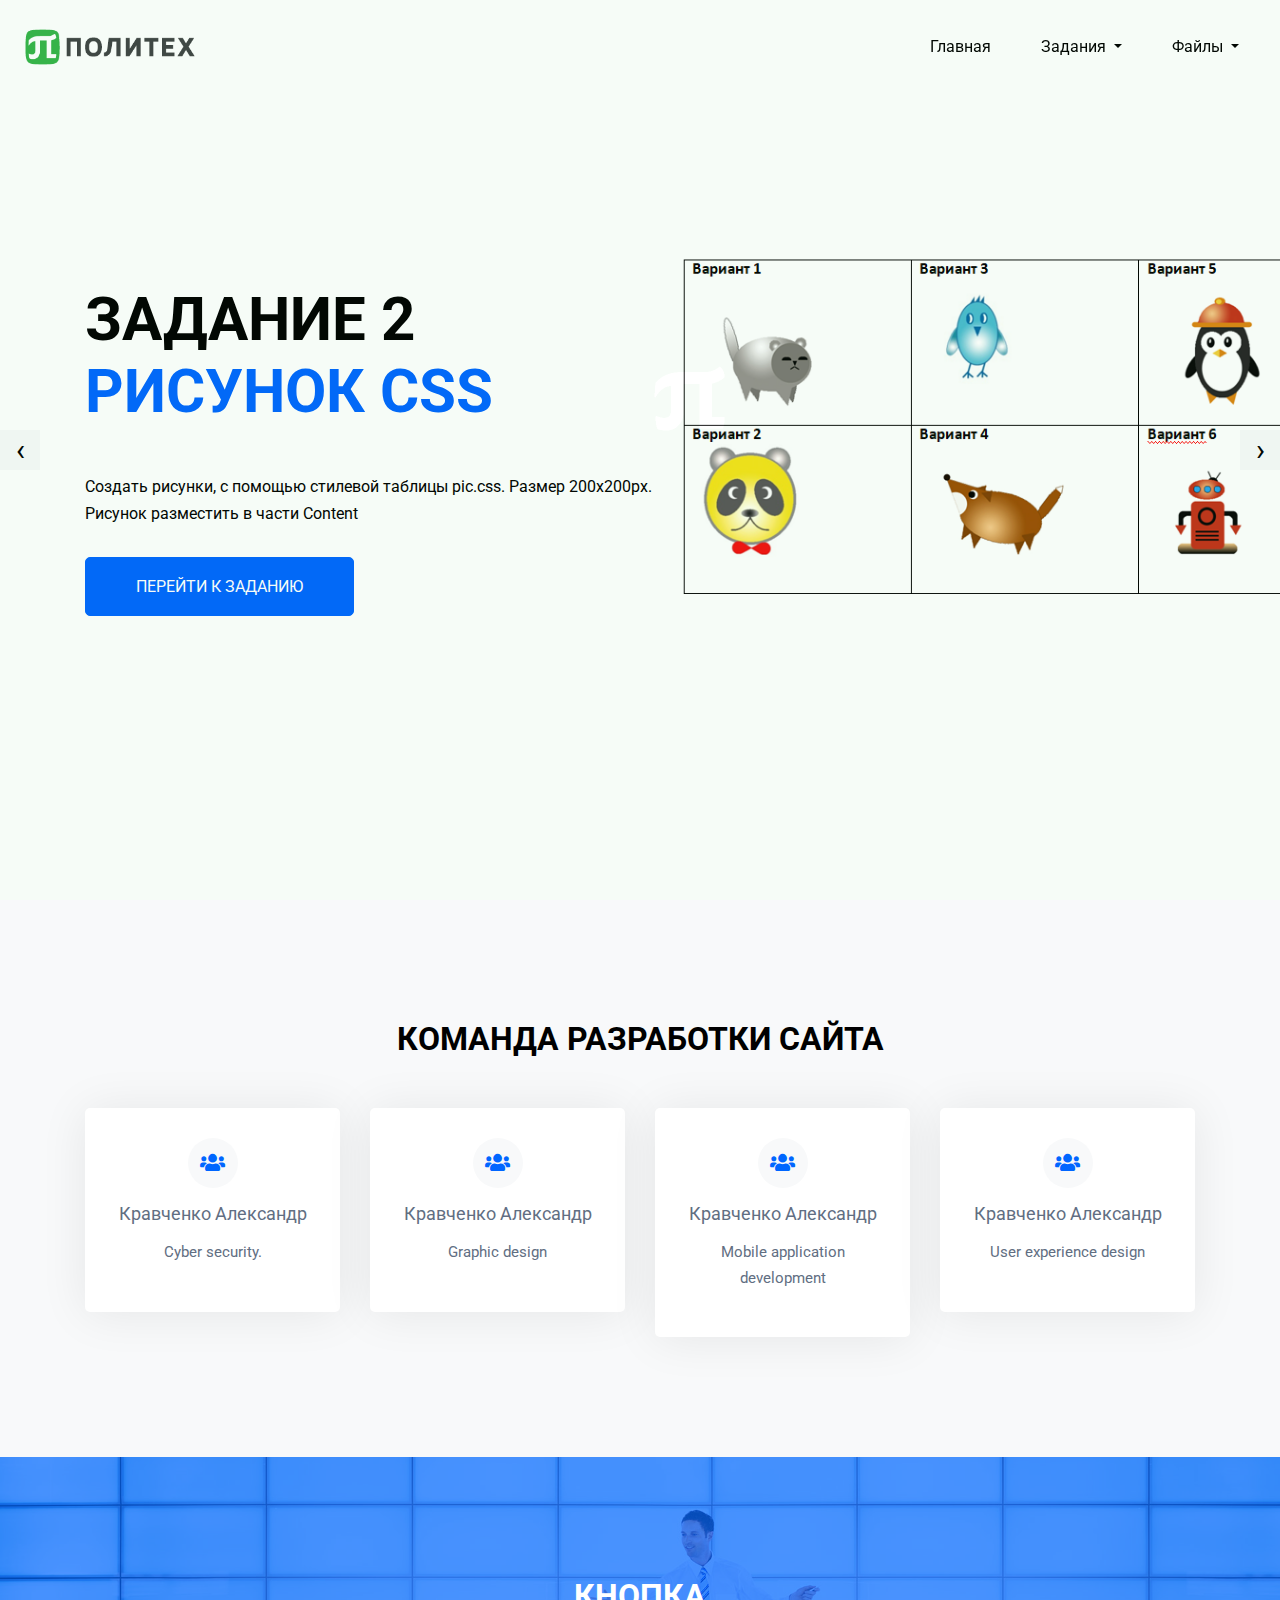
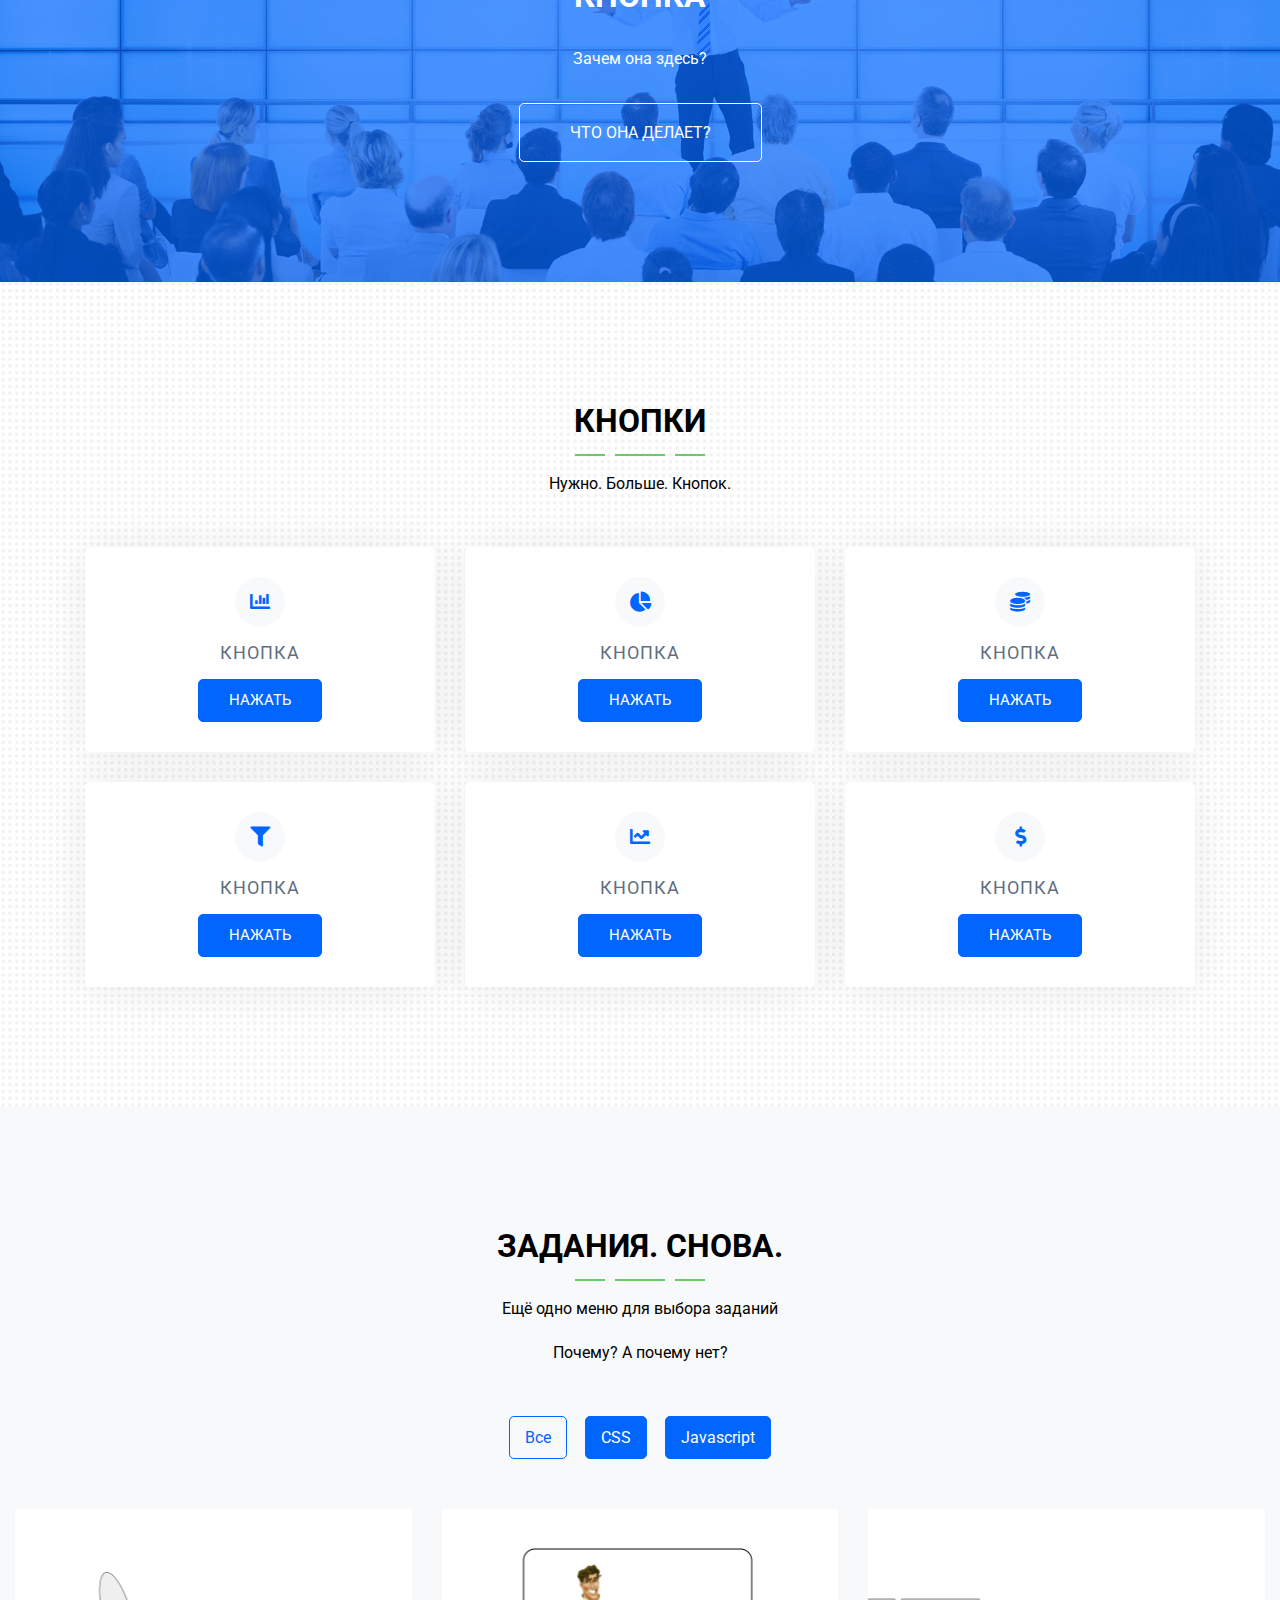
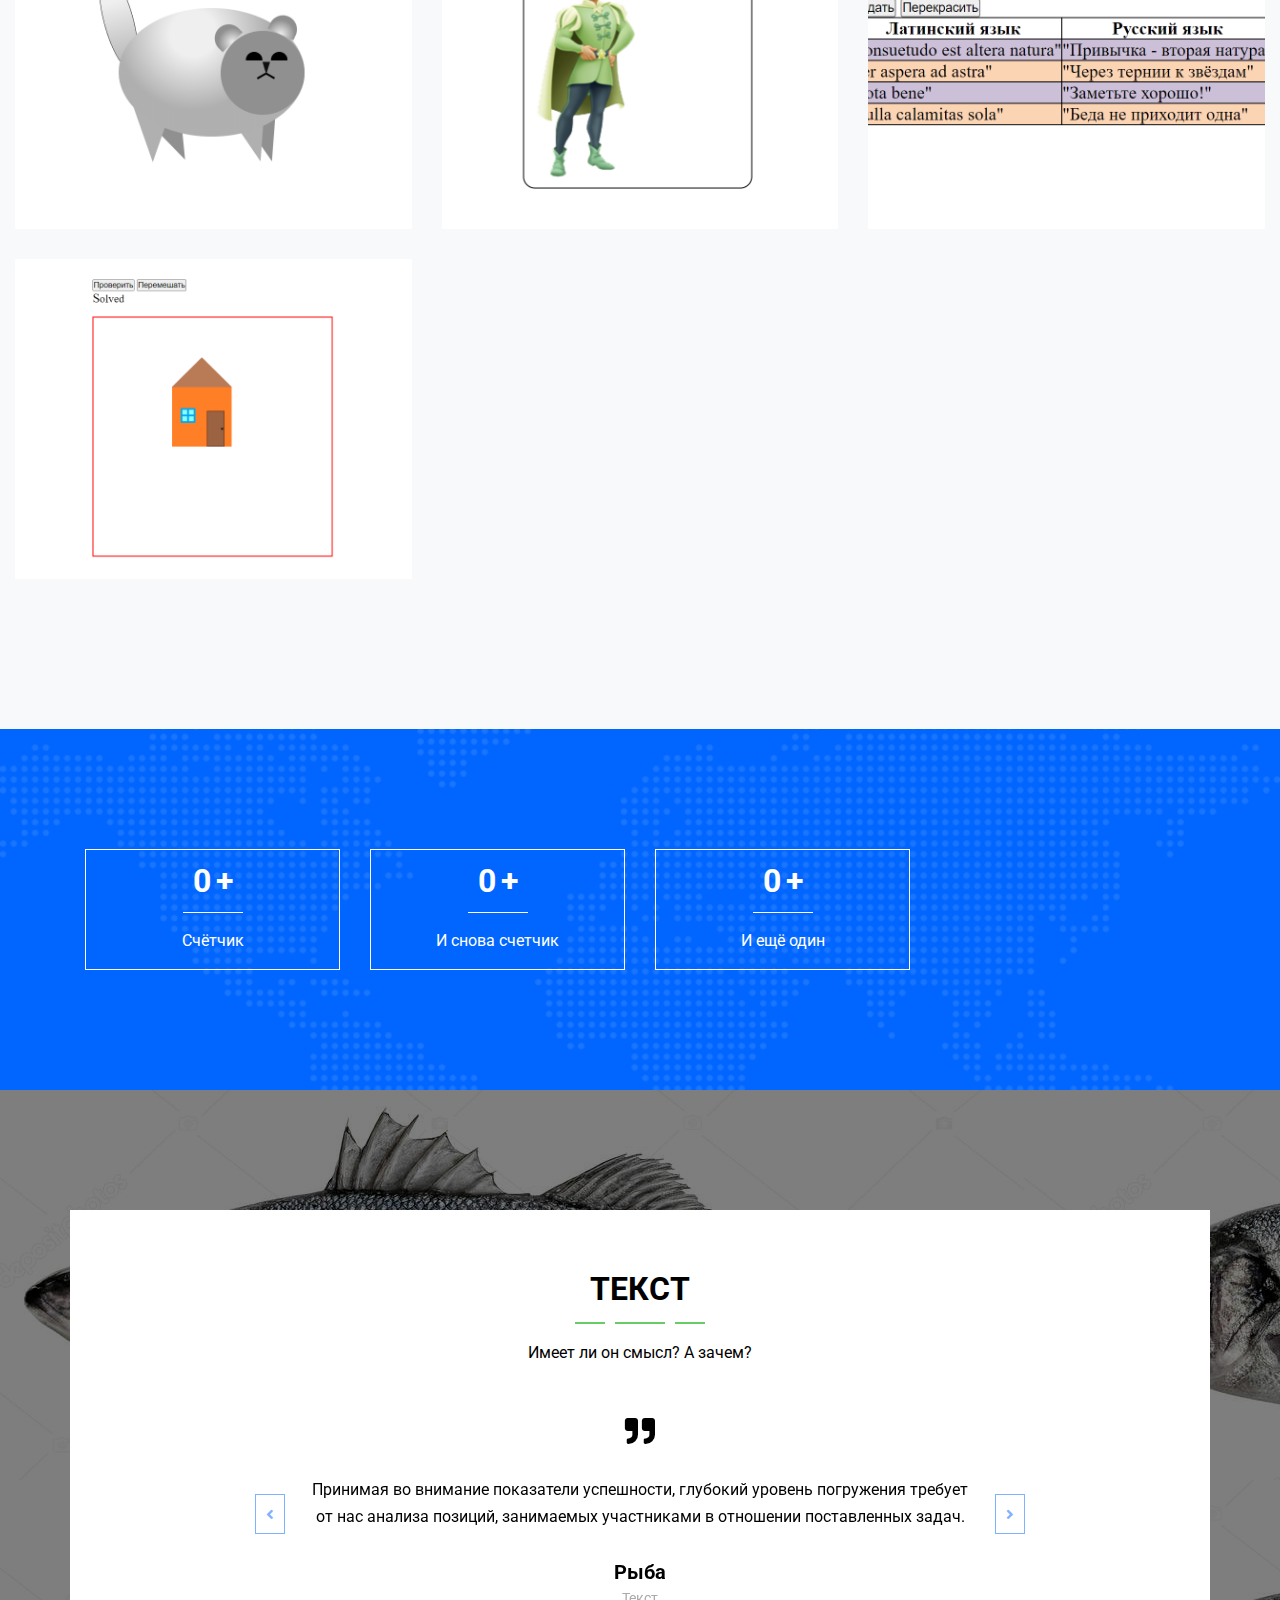
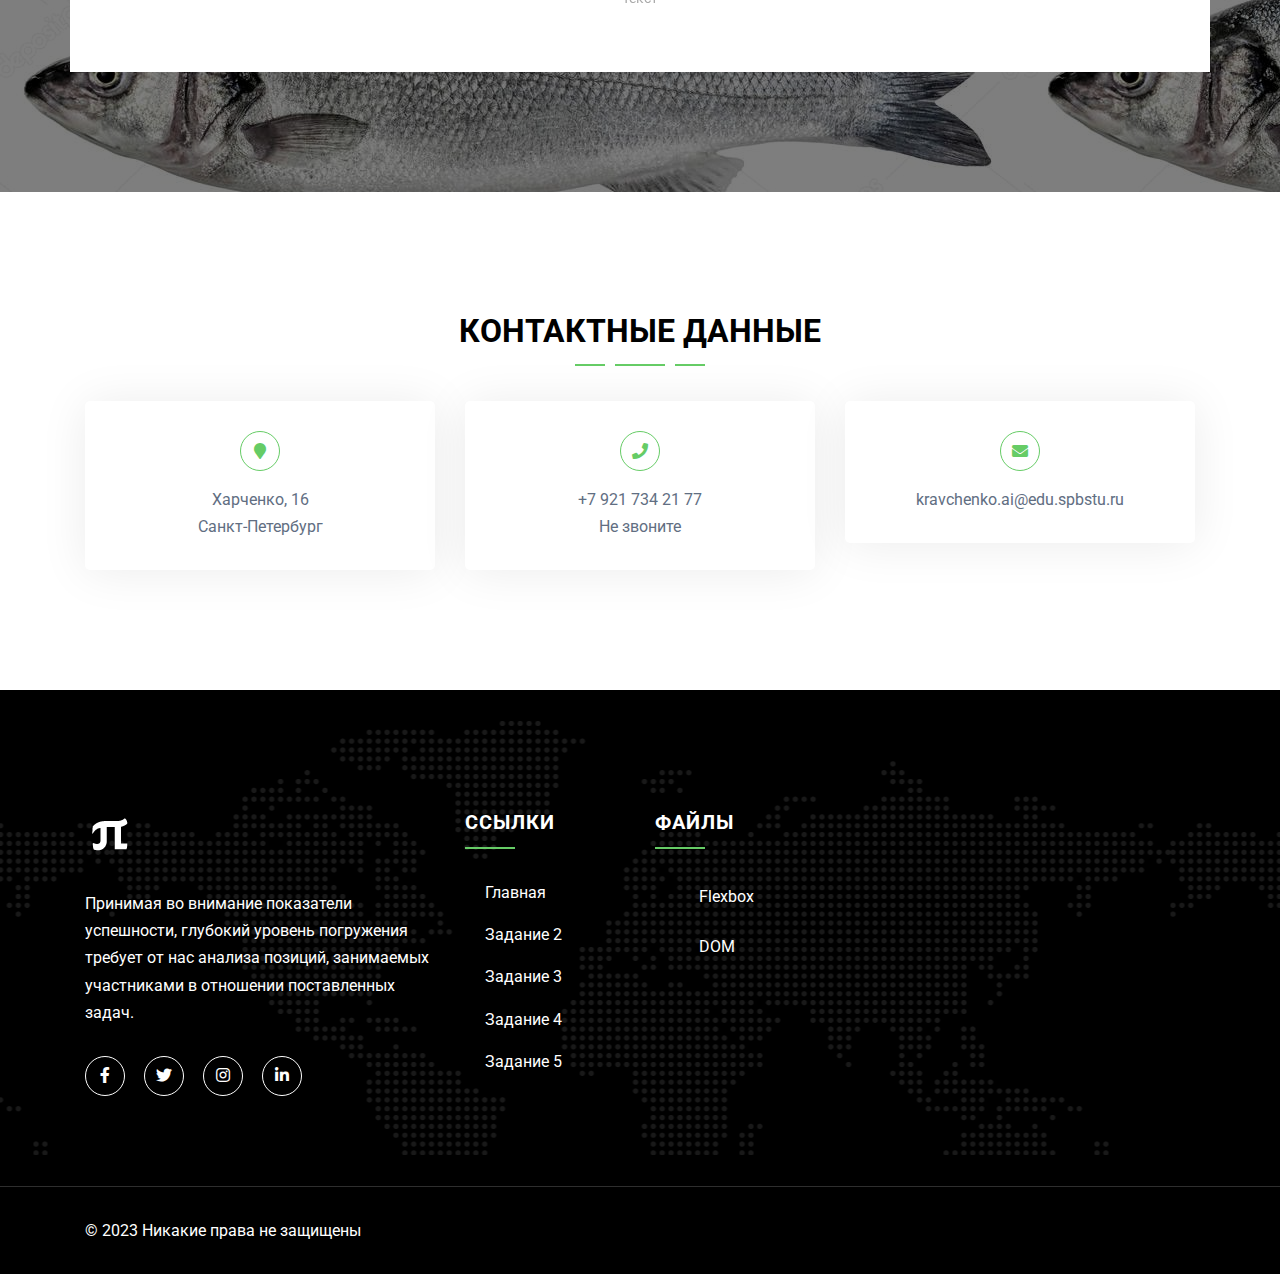
==== index.html @ 3fff53fc "Initial commit" ====
<!DOCTYPE html>
<html lang="en">

<head>
    <meta charset="UTF-8">
    <meta http-equiv="X-UA-Compatible" content="ie=edge">
    <meta name="viewport" content="width=device-width, initial-scale=1.0">

    <link rel="shortcut icon" href="assets/img/favicon.ico" type="image/x-icon">
    <link rel="icon" href="assets/img/favicon.ico" type="image/x-icon">

    <title>Сайт</title>

    <!-- Bootstrap -->
    <link rel="stylesheet" href="assets/css/bootstrap.min.css">

    <link rel="stylesheet" href="assets/css/fontawesome-all.min.css">
    <link rel="stylesheet" href="assets/css/magnific-popup.css">
    <link rel="stylesheet" href="assets/css/owl.carousel.min.css">

    <!-- Main css -->
    <link rel="stylesheet" href="assets/css/style.css">

    <!-- responsive css -->
    <link rel="stylesheet" href="assets/css/responsive.css">

    <!-- Google Fonts -->
    <link href="https://fonts.googleapis.com/css?family=Roboto:400,700&display=swap" rel="stylesheet">

    <!-- HTML5 shim and Respond.js for IE8 support of HTML5 elements and media queries -->
    <!-- WARNING: Respond.js doesn't work if you view the page via file:// -->
    <!--[if lt IE 9]>
    <script src="https://oss.maxcdn.com/html5shiv/3.7.3/html5shiv.min.js"></script>
    <script src="https://oss.maxcdn.com/respond/1.4.2/respond.min.js"></script>
    <![endif]-->

</head>

<body>

    <!-- Preloader -->
    <div class="preloader">
        <div class="spinner">
            <div class="cube"></div>
        </div>
    </div>
    <!-- // Preloader -->

    <!--Header Area-->
    <header class="header-area white-bg fixed-top">
        <nav class="navbar navbar-expand-lg navbar-light">
            <div class="container-fluid pl-0 pr-0">
                <a class="navbar-brand" href="index.html"><img src="assets/img/logo.png" alt=""></a>
                <button class="navbar-toggler" type="button" data-toggle="collapse" data-target="#navbarSupportedContent" aria-controls="navbarSupportedContent" aria-expanded="false" aria-label="Toggle navigation">
                    <span class="navbar-toggler-icon"></span>
                </button>

                <div class="collapse navbar-collapse" id="navbarSupportedContent">
                    <ul class="navbar-nav ml-auto main-menu">
                        <li class="nav-item"><a class="nav-link" href="index.html">Главная</a></li>
                        <li class="nav-item dropdown"> <a class="nav-link dropdown-toggle" href="#" id="navbarDropdown" role="button" data-toggle="dropdown" aria-haspopup="true" aria-expanded="false">
                                Задания
                            </a>
                            <div class="dropdown-menu" aria-labelledby="navbarDropdown">
                                <a class="dropdown-item" href="task2.html">Задание 2</a>
                                <a class="dropdown-item" href="task3.html">Задание 3</a>
                                <a class="dropdown-item" href="task4.html">Задание 4</a>
                                <a class="dropdown-item" href="task5.html">Задание 5</a>
                            </div>
                        </li>

                        <li class="nav-item dropdown"> <a class="nav-link dropdown-toggle" href="#" id="navbarDropdown-2" role="button" data-toggle="dropdown" aria-haspopup="true" aria-expanded="false">
                                Файлы
                            </a>
                            <div class="dropdown-menu" aria-labelledby="navbarDropdown-2">
                                <a class="dropdown-item" href="assets/tasks/Flexbox.docx">Flexbox</a>
                                <a class="dropdown-item" href="assets/tasks/DOM.docx">DOM</a>
                            </div>
                        </li>
                    </ul>

                </div>
            </div>
        </nav>
    </header>
    <!--// Header Area-->

    <!--Full Search-->
    <div class="search-full">
        <button type="submit" class="search-close"><i class="fas fa-times"></i></button>
        <div class="search-full--inner">
            <div class="container-fluid">
                <div class="row justify-content-center">
                    <div class="col-lg-6">
                        <form class="main-search-form">
                            <input type="search" name="main_search" id="main_search" placeholder="Search here...">
                        </form>
                    </div>
                </div>
            </div>
        </div>
    </div>
    <!--// Full Search-->

    <!-- Hero Area -->
    <section class="hero-aria h-100">
        <div class="hero-slider owl-carousel h-100">
            <!-- Single-hero -->
            <div class="single-hreo h-100" style="background-image: url(assets/img/hero-1.png)">
                <div class="container">
                    <div class="row">
                        <div class="col-lg-7 d-table h-100">
                            <div class="hero-content d-table-cell">
                                <h1>Задание 2<br><span>Рисунок CSS</span></h1>
                                <p>Создать рисунки, с помощью стилевой таблицы pic.css. Размер 200х200px.<br>
                                    Рисунок разместить в части Content</p>
                                <a href="task2.html" class="bttn-md">Перейти к заданию</a>
                            </div>
                        </div>
                    </div>
                </div>
            </div>
            <!-- // Single-hero -->

            <!-- Single-hero -->
            <div class="single-hreo h-100" style="background-image: url(assets/img/hero-2.png)">
                <div class="container">
                    <div class="row">
                        <div class="col-lg-7 d-table h-100">
                            <div class="hero-content d-table-cell">
                                <h1>Задание 3<br><span>Flexbox</span></h1>
                                <p>Создать элемент flexbox, который состоит  из заданных изображений и слов.<br>
                                    По наведению мыши и нажатию его состояние и содержимое меняется. </p>
                                <a href="task3.html" class="bttn-md">Перейти к заданию</a>
                                <a href="assets/tasks/Flexbox.docx" class="bttn-md-light">Условие задания</a>
                            </div>
                        </div>
                    </div>
                </div>
            </div>
            <!-- // Single-hero -->

            <!-- Single-hero -->
            <div class="single-hreo h-100" style="background-image: url(assets/img/hero-3.png)">
                <div class="container">
                    <div class="row">
                        <div class="col-lg-7 d-table h-100">
                            <div class="hero-content d-table-cell">
                                <h1>Задание 4<br><span>DOM</span></h1>
                                <p>Существует 2 массива: латинских высказываний и их переводов, можете добавить свои.</p><p>
                                <p>Создайте два класса class1 и class2. В них задайте два разных цвета фона.  При каждом четном нажатии на кнопку выводится фраза с применением класса class1, при нечетном class2.</p>
                                <p>Фразы выводятся в случайном, не повторяющемся порядке. Когда фразы заканчиваются, то выводится alert с фразой "Фразы закончились".</p>
                                    <p>По нажатию на кнопку  "Перекрасить" у всех четных строк изменяется начертание на полужирное.</p>
                                <a href="task4.html" class="bttn-md">Перейти к заданию</a>
                                <a href="assets/tasks/DOM.docx" class="bttn-md-light">Условие задания</a>
                            </div>
                        </div>
                    </div>
                </div>
            </div>
            <!-- // Single-hero -->

            <!-- Single-hero -->
            <div class="single-hreo h-100" style="background-image: url(assets/img/hero-4.png)">
                <div class="container">
                    <div class="row">
                        <div class="col-lg-7 d-table h-100">
                            <div class="hero-content d-table-cell">
                                <h1>Задание 5<br><span>Перетаскивание объектов</span></h1>
                                <pРазработать и реализовать на странице сайта перетаскивание объектов в зависимости от варианта задания.></p>
                                <p>Библиотеки использовать нельзя.</p>
                                <p>Страница расположена на сайте, а не на пустой страничке.</p> 
                                <a href="task5.html" class="bttn-md">Перейти к заданию</a>
                            </div>
                        </div>
                    </div>
                </div>
            </div>
            <!-- // Single-hero -->
        </div>
    </section>
    <!-- // Hero Area -->

    <!-- Feature Area-->
    <section class="feature-area section-padding pb-90 bg-light text-center">       
        <div class="section-title text-center">
            <h2>Команда разработки сайта</h2>
        </div>
        <div class="container">
            <div class="row">
                <!-- Single Feature -->
                <div class="col-lg-3 col-md-6">
                    <div class="single-feature">
                        <a href="https://dl.spbstu.ru/user/profile.php?id=8097">
                            <i class="fas fa-users"></i>
                            <h3>Кравченко Александр</h3>
                            <p>Cyber security.</p>
                        </a>
                    </div>
                </div>
                <!-- // Single Feature -->

                <!-- Single Feature -->
                <div class="col-lg-3 col-md-6">
                    <div class="single-feature">
                        <a href="https://dl.spbstu.ru/user/profile.php?id=8097">
                            <i class="fas fa-users"></i>
                            <h3>Кравченко Александр</h3>
                            <p>Graphic design</p>
                        </a>
                    </div>
                </div>
                <!-- // Single Feature -->

                <!-- Single Feature -->
                <div class="col-lg-3 col-md-6">
                    <div class="single-feature">
                        <a href="https://dl.spbstu.ru/user/profile.php?id=8097">
                            <i class="fas fa-users"></i>
                            <h3>Кравченко Александр</h3>
                            <p>Mobile application development</p>
                        </a>
                    </div>
                </div>
                <!-- // Single Feature -->

                <!-- Single Feature -->
                <div class="col-lg-3 col-md-6">
                    <div class="single-feature">
                        <a href="https://dl.spbstu.ru/user/profile.php?id=8097">
                            <i class="fas fa-users"></i>
                            <h3>Кравченко Александр</h3>
                            <p>User experience design</p>
                        </a>
                    </div>
                </div>
                <!-- // Single Feature -->
            </div>
        </div>
    </section>
    <!-- // Feature Area-->

    <!-- Call to Action -->
    <section class="section-padding call-to-action bg-overlay" style="background-image: url(assets/img/cta-bg.jpg);">
        <div class="container">
            <div class="row">
                <div class="col-lg-12 text-center">
                    <div class="inner-promo">
                        <h2>КНОПКА</h2>
                        <p>Зачем она здесь?</p>
                        <a href="https://www.youtube.com/watch?v=dQw4w9WgXcQ" class="bttn-md-light">Что она делает?</a>
                    </div>
                </div>
            </div>
        </div>
    </section>
    <!-- // Call to Action -->    

    <!-- Service Area -->
    <section class="section-padding pb-90 service-area bg-white">
        <div class="container">
            <!-- section title -->
            <div class="row justify-content-center">
                <div class="col-lg-6">
                    <div class="section-title text-center">
                        <h2>Кнопки</h2>
                        <div class="section-line">
                            <span></span>
                            <span class="line-big"></span>
                            <span></span>
                        </div>
                        <p>Нужно. Больше. Кнопок.</p>
                    </div>
                </div>
            </div>
            <!-- // section title -->

            <!-- Service content -->
            <div class="row">
                <!-- Single Service -->
                <div class="col-lg-4 col-md-6">
                    <div class="single-service text-center">
                        <i class="fas fa-chart-bar"></i>
                        <h2>Кнопка</h2>
                        <button id ="button_recolor_1" class="bttn-sm" onclick="recolor('button_recolor_1')">Нажать</button>
                    </div>
                </div>
                <!-- Single Service -->
                <!-- Single Service -->
                <div class="col-lg-4 col-md-6">
                    <div class="single-service text-center">
                        <i class="fas fa-chart-pie"></i>
                        <h2>Кнопка</h2>
                        <button id ="button_recolor_2" class="bttn-sm" onclick="recolor('button_recolor_2')">Нажать</button>
                    </div>
                </div>
                <!-- Single Service -->
                <!-- Single Service -->
                <div class="col-lg-4 col-md-6">
                    <div class="single-service text-center">
                        <i class="fas fa-coins"></i>
                        <h2>Кнопка</h2>
                        <button id ="button_recolor_3" class="bttn-sm" onclick="recolor('button_recolor_3')">Нажать</button>
                    </div>
                </div>
                <!-- Single Service -->
                <!-- Single Service -->
                <div class="col-lg-4 col-md-6">
                    <div class="single-service text-center">
                        <i class="fas fa-filter"></i>
                        <h2>Кнопка</h2>
                        <button id ="button_recolor_4" class="bttn-sm" onclick="recolor('button_recolor_4')">Нажать</button>
                    </div>
                </div>
                <!-- Single Service -->
                <!-- Single Service -->
                <div class="col-lg-4 col-md-6">
                    <div class="single-service text-center">
                        <i class="fas fa-chart-line"></i>
                        <h2>Кнопка</h2>
                        <button id ="button_recolor_5" class="bttn-sm" onclick="recolor('button_recolor_5')">Нажать</button>
                    </div>
                </div>
                <!-- Single Service -->
                <!-- Single Service -->
                <div class="col-lg-4 col-md-6">
                    <div class="single-service text-center">
                        <i class="fas fa-dollar-sign"></i>
                        <h2>Кнопка</h2>
                        <button id ="button_recolor_6" class="bttn-sm" onclick="recolor('button_recolor_6')">Нажать</button>
                    </div>
                </div>
                <!-- Single Service -->
            </div>
            <!-- // Service content -->
        </div>
    </section>
    <!-- // Service Area -->


    <!-- Portfolio Area -->
    <section class="section-padding bg-light portfolio-area">
        <div class="container-fluid">
            <!-- section title -->
            <div class="row justify-content-center">
                <div class="col-lg-6">
                    <div class="section-title text-center">
                        <h2>Задания. Снова.</h2>
                        <div class="section-line">
                            <span></span>
                            <span class="line-big"></span>
                            <span></span>
                        </div>
                        <p>Ещё одно меню для выбора заданий</p>
                        <p>Почему? А почему нет?</p>
                    </div>
                </div>
            </div>
            <!-- // section title -->

            <!-- Portfolio Filter -->
            <div class="row justify-content-center">
                <div class="col-lg-8">
                    <div class="portfolio-filter text-center">
                        <ul>
                            <li class="filter active" data-role="button" data-filter="all">Все</li>
                            <li class="filter" data-role="button" data-filter=".css">CSS</li>
                            <li class="filter" data-role="button" data-filter=".js">Javascript</li>
                        </ul>
                    </div>
                </div>
            </div>
            <!-- // Portfolio Filter -->

            <div class="row">
                <!-- Single Portfolio -->
                <div class="col-lg-4 col-md-6 mix css">
                    <a href="task2.html" class="single-portfolio" style="background-image: url(assets/img/portfolio/work-1.png);">
                        <div class="portfolio-content">
                            <h3>Задание 2</h3>
                            <p>Рисунок CSS</p>
                        </div>
                    </a>
                </div>
                <!-- Single Portfolio -->

                <!-- Single Portfolio -->
                <div class="col-lg-4 col-md-6 mix css">
                    <a href="task3.html" class="single-portfolio" style="background-image: url(assets/img/portfolio/work-2.png);">
                        <div class="portfolio-content">
                            <h3>Задание 3</h3>
                            <p>Flexbox</p>
                        </div>
                    </a>
                </div>
                <!-- Single Portfolio -->

                <!-- Single Portfolio -->
                <div class="col-lg-4 col-md-6 mix js">
                    <a href="task4.html" class="single-portfolio" style="background-image: url(assets/img/portfolio/work-3.png);">
                        <div class="portfolio-content">
                            <h3>Задание 4</h3>
                            <p>DOM</p>
                        </div>
                    </a>
                </div>
                <!-- Single Portfolio -->

                <!-- Single Portfolio -->
                <div class="col-lg-4 col-md-6 mix js">
                    <a href="task4.html" class="single-portfolio" style="background-image: url(assets/img/portfolio/work-4.png);">
                        <div class="portfolio-content">
                            <h3>Задание 5</h3>
                            <p>Puzzle</p>
                        </div>
                    </a>
                </div>
                <!-- Single Portfolio -->
            </div>
        </div>
    </section>
    <!-- // Portfolio Area -->


    <!--  Fact Counter Section -->
    <!-- ====================================================================
            NOTE: You need to change  'data-count="10"' and 'p' Eliments 
        ===================================================================== -->

    <section class="section-padding pb-90 counter-area" id="counter" style="background-image: url(assets/img/map.png)">
        <div class="container">
            <div class="row">
                <!-- Single Fact Counter -->
                <div class="col-lg-3 col-md-6 text-center">
                    <div class="single-fun-fact">
                        <h2><span class="counter-value" data-count="5">0</span>+</h2>
                        <p>Счётчик</p>
                    </div>
                </div>
                <!-- // Single Fact Counter -->
                <!-- Single Fact Counter -->
                <div class="col-lg-3 col-md-6 text-center">
                    <div class="single-fun-fact">
                        <h2><span class="counter-value" data-count="900">0</span>+</h2>
                        <p>И снова счетчик</p>
                    </div>
                </div>
                <!-- // Single Fact Counter -->
                <!-- Single Fact Counter -->
                <div class="col-lg-3 col-md-6 text-center">
                    <div class="single-fun-fact">
                        <h2><span class="counter-value" data-count="09">0</span>+</h2>
                        <p>И ещё один</p>
                    </div>
                </div>
            </div>
        </div>
    </section>
    <!--  // Fact Counter Section -->


    <!-- Testimonial Area -->
    <section id="testimonial" class="section-padding bg-img testimonial-area" style="background-image: url(assets/img/fish.png)">
        <div class="container bg-white">
            <div class="row">
                <!-- Section title -->
                <div class="col-lg-12">
                    <div class="section-title text-center">
                        <h2>Текст</h2>
                        <div class="section-line">
                            <span></span>
                            <span class="line-big"></span>
                            <span></span>
                        </div>
                        <p>Имеет ли он смысл? А зачем?</p>
                    </div>
                </div>
                <!-- // Section title -->
            </div>
            <div class="row justify-content-center">
                <div class="col-lg-8">
                    <div class="testimonials owl-carousel" data-ride="carousel">
                        <!-- Single Testimonial -->
                        <div class="single-testimonial text-center">
                            <div class="testimonial-quote">
                                <i class="fa fa-quote-right"></i>
                            </div>
                            <p>Принимая во внимание показатели успешности, глубокий уровень погружения требует от нас анализа позиций, занимаемых участниками в отношении поставленных задач.</p>
                            <h4>Рыба<span>Текст</span></h4>

                        </div>
                        <!-- // Single Testimonial -->
                        <!-- Single Testimonial -->
                        <div class="single-testimonial text-center">
                            <div class="testimonial-quote">
                                <i class="fa fa-quote-right"></i>
                            </div>
                            <p>С учётом сложившейся международной обстановки, высокое качество позиционных исследований способствует повышению качества дальнейших направлений развития.</p>
                            <h4>Рыба<span>Текст</span></h4>

                        </div>
                        <!-- // Single Testimonial -->
                        <!-- Single Testimonial -->
                        <div class="single-testimonial text-center">
                            <div class="testimonial-quote">
                                <i class="fa fa-quote-right"></i>
                            </div>
                            <p>Являясь всего лишь частью общей картины, представители современных социальных резервов подвергнуты целой серии независимых исследований.</p>
                            <h4>Рыба<span>Текст</span></h4>
                        </div>
                        <!-- // Single Testimonial -->
                    </div>
                </div>
            </div>
        </div>
    </section>
    <!-- // Testimonial Area -->

    <!-- Contact Area -->
    <section class="section-padding pb-0 contact-area bg-white">
        <div class="container">
            <!-- section title -->
            <div class="row justify-content-center">
                <div class="col-lg-6">
                    <div class="section-title text-center">
                        <h2>Контактные данные</h2>
                        <div class="section-line">
                            <span></span>
                            <span class="line-big"></span>
                            <span></span>
                        </div>
                        <p></p>
                    </div>
                </div>
            </div>
            <!-- // section title -->

            <div class="row pb-90">
                <!-- Single contact info -->
                <div class="col-md-4">
                    <div class="single-contact-info text-center">
                        <i class="fas fa-map-marker"></i>
                        <p>Харченко, 16<br>Санкт-Петербург</p>
                    </div>
                </div>
                <!-- // Single contact info -->
                <!-- Single contact info -->
                <div class="col-md-4">
                    <div class="single-contact-info text-center">
                        <i class="fas fa-phone"></i>
                        <p>+7 921 734 21 77 <br><span>Не звоните</span></p>
                    </div>
                </div>
                <!-- // Single contact info -->
                <!-- Single contact info -->
                <div class="col-md-4">
                    <div class="single-contact-info text-center">
                        <i class="fas fa-envelope"></i>
                        <p>kravchenko.ai@edu.spbstu.ru</p>
                    </div>
                </div>
                <!-- // Single contact info -->
            </div>
        </div>
    </section>
    <!-- // Contact Area -->

    <!-- Footer Area -->
    <footer class="footer-area section-padding pb-90" style="background-image: url(assets/img/footer-map.png);">
        <div class="container">
            <div class="row">
                <!-- Single Footer Widget -->
                <div class="col-lg-4 col-md-6">
                    <div class="footer-widget footer-about">
                        <img src="assets/img/spbpu_logo.png" alt="">
                        <p>Принимая во внимание показатели успешности, глубокий уровень погружения требует от нас анализа позиций, занимаемых участниками в отношении поставленных задач.</p>

                        <!-- Socila Links -->
                        <div class="social-links">
                            <ul>
                                <li><a href="#"><i class="fab fa-facebook-f"></i></a></li>
                                <li><a href="#"><i class="fab fa-twitter"></i></a></li>
                                <li><a href="#"><i class="fab fa-instagram"></i></a></li>
                                <li><a href="#"><i class="fab fa-linkedin-in"></i></a></li>
                            </ul>
                        </div>
                        <!-- //Socila Links -->
                    </div>
                </div>
                <!-- // Single Footer Widget -->
                <!-- Single Footer Widget -->
                <div class="col-lg-2 col-md-3 col-6">
                    <div class="footer-widget footer-nav">
                        <div class="footer-widget-title">
                            <h4>Ссылки</h4>
                        </div>
                        <ul>
                            <li><a href="index.html">Главная</a></li>
                            <li><a href="task2.html">Задание 2</a></li>
                            <li><a href="task3.html">Задание 3</a></li>
                            <li><a href="task4.html">Задание 4</a></li>
                            <li><a href="task5.html">Задание 5</a></li>
                        </ul>
                    </div>
                </div>
                <!-- // Single Footer Widget -->
                <div class="col-lg-2 col-md-3 col-6">
                    <div class="footer-widget footer-nav">
                        <div class="footer-widget-title">
                            <h4>Файлы</h4>
                        </div>
                        <ul>                          
                            <li><a class="dropdown-item" href="assets/tasks/Flexbox.docx">Flexbox</a></li>
                            <li><a class="dropdown-item" href="assets/tasks/DOM.docx">DOM</a></li>
                        </ul>
                    </div>
                </div>
                <!-- // Single Footer Widget -->
            </div>
        </div>
    </footer>
    <!-- // Footer Area -->

    <!-- copyright Area -->
    <div class="copyright">
        <div class="container">
            <div class="row">
                <div class="col-md-6">
                    <p class="copyright-text">&copy; 2023 Никакие права не защищены</p>
                </div>
            </div>
        </div>
    </div>
    <!-- // copyright Area -->

    <!-- jQuery (necessary for Bootstrap's JavaScript plugins) -->
    <script src="assets/js/jquery-3.4.1.min.js"></script>
    <script src="assets/js/bootstrap.min.js"></script>
    <script src="assets/js/jquery.magnific-popup.min.js"></script>
    <script src="assets/js/owl.carousel.min.js"></script>
    <script src="assets/js/jquery.mixitup.js"></script>
    <script src="assets/js/fact-counter.js"></script>
    <script src="assets/js/sticky-kit.min.js"></script>
    <script src="assets/js/main.js"></script>
    <script src="assets/js/recolor.js"></script>

</body>

</html>
---- assets/css/style.css ----
/*::::::::::::::::::::::::::::::::::::::::

Author: Aseven
Template: Aseem - HTML Template
Version: 1.0.0

::::::::::::::::::::::::::::::::::::::::*/

/*::::::::::::::::::::::::::::::::::::::::

Table of contents:
* Global Settings
* Preloader
* Help CSS
* Header Top
* Header Area
* Full Screen Search
* Breadcrumb area
* Hero Area
* Feature Area 
* Request a call back
* About Area 
* Service Area 
* Service Details
* Call to Action
* Portfolio Area
* Portfolio details
* Fact Counter Section
* Pricing Area
* Testimonial Area
* Blog Area
* Blog Details 
* sidebar widget
* Contact Area
* Footer Area

::::::::::::::::::::::::::::::::::::::::*/

/*=================================
        Global Settings
================================= */
html {
    height: 100%;
}

body {
    font-size: 16px;
    color: #000000;
    line-height: 1.7em;
    font-weight: 400;
    background: #ffffff;
    -webkit-font-smoothing: antialiased;
    -moz-font-smoothing: antialiased;
    font-family: 'Roboto', sans-serif;
    height: 100%;
}

a {
    text-decoration: none;
    cursor: pointer;
    -webkit-transition: .3s;
    -o-transition: .3s;
    transition: .3s;
    color: #1E90FF;
}

button,
a:hover,
a:focus,
a:visited {
    text-decoration: none;
    outline: none !important;
    -webkit-transition: .3s;
    -o-transition: .3s;
    transition: .3s;
}

h1,
h2,
h3,
h4,
h5,
h6 {
    position: relative;
    font-weight: 700;
    margin: 0px;
    background: none;
    line-height: 1.2em;
}

h1 {
    font-size: 80px;
}

h2 {
    font-size: 32px;
}

h3 {
    font-size: 24px;
}

h4 {
    font-size: 20px;
}

h5 {
    font-size: 18px;
}

h6 {
    font-size: 16px;
}

input,
select,
textarea {
    outline: none;
    width: 100%;
    margin-bottom: 30px;
    padding: 15px;
    border: 1px solid #06f;
}

textarea {
    overflow: hidden;
    height: 150px;
}

p {
    position: relative;
    line-height: 1.7em;
}

img {
    -webkit-user-drag: none;
    -khtml-user-drag: none;
    -moz-user-drag: none;
    -o-user-drag: none;
    display: inline-block;
    max-width: 100%;
    height: auto;
}

.btn.focus,
.btn:focus {
    -webkit-box-shadow: none;
    box-shadow: none;
}

/*=================================
        Preloader
================================= */

.preloader {
    position: fixed;
    width: 100%;
    height: 100%;
    background-color: #38b24b;
    z-index: 99999;
}

.spinner {
    position: absolute;
    left: 50%;
    bottom: 50%;
    width: 100px;
    height: 100px;
}

.cube {
    background-image: url("../img/spbpu_logo.png");
    background-size: contain;
    width: 100px;
    height: 100px;
    position: absolute;
    top: 0;
    left: 0;
    animation: sk-cubemove 1.8s infinite ease-in-out;
}

@-webkit-keyframes sk-cubemove {
    25% {
        -webkit-transform: rotate(90deg)
    }

    50% {
        -webkit-transform: rotate(180deg)
    }

    75% {
        -webkit-transform: rotate(270deg)
    }

    100% {
        -webkit-transform: rotate(360deg)
    }
}


/*=================================
        Help CSS
================================= */

.bg-overlay {
    background-position: center;
    background-size: cover;
    position: relative;
    z-index: 1;
}

.bg-overlay::after {
    position: absolute;
    content: '';
    width: 100%;
    height: 100%;
    background-color: #0066ff;
    opacity: .7;
    top: 0;
    left: 0;
    z-index: -1;
}

.section-padding {
    padding: 120px 0;
}

.pb-90 {
    padding-bottom: 90px;
}

.p-50 {
    padding: 50px 0;
}

.ptb-30 {
    padding: 30px 0;
}

.mt-60 {
    margin-top: 60px;
}

.section-title {
    position: relative;
    margin-bottom: 50px;
}

.section-title h2 {
    font-size: 32px;
    text-transform: uppercase;
    color: #000000;
    margin-bottom: 30px;
}

.section-line span {
    width: 30px;
    height: 2px;
    background-color: #6c6;
    display: inline-block;
    margin: 0 3px;
}

.section-line span.line-big {
    width: 50px;
}

.section-line {
    position: absolute;
    width: 100%;
    top: 35px;
}

.bttn-sm,
.bttn-md,
.bttn-md-light {
    color: #fff;
    background-color: #0066ff;
    padding: 15px 50px;
    display: inline-block;
    border-radius: 5px;
    text-transform: uppercase;
    -webkit-transition: .3s;
    -o-transition: .3s;
    transition: .3s;
    border: 1px solid #0066ff;
}

.bttn-sm {
    padding: 7px 30px;
    font-size: 15px;
}

.bttn-md-light {
    background-color: transparent;
    color: #0066ff;
}

.bttn-sm:hover,
.bttn-md:hover,
.bttn-md-light:hover {
    color: #fff;
    background-color: #66cc66;
    border-color: #6c6;
}

/*=================================
        Header Top
================================= */
.header-top {
    background-color: #0066ff;
    color: #fff;
    height: 50px;
}

.top-info ul {
    margin: 0;
    padding: 0;
    list-style: none;
}

.top-info ul li {
    display: inline-block;
}

.top-info ul li a {
    color: #fff;
    margin-right: 30px;
    font-size: 16px;
    line-height: 50px;
}

.header-top-right .bttn-sm {
    border-radius: 0;
    height: 50px;
    background-color: #6c6;
    border: 0;
    line-height: 50px;
    padding: 0;
    width: 150px;
    text-align: center;
}

/*=================================
        Header Area
================================= */

.header-area {
    background-color: #ffffffcc;
    -webkit-transition: .3s;
    -o-transition: .3s;
    transition: .3s;
}

.header-area.bg-solid {
    background-color: #fff;
    -webkit-box-shadow: 0 2px 48px 0 rgba(0, 0, 0, 0.08);
    box-shadow: 0 2px 48px 0 rgba(0, 0, 0, 0.08);
}

.navbar-brand img {
    height: 50px;
    width: auto;
}

.navbar-light .navbar-nav .nav-link {
    color: #000;
    padding: 25px;
    display: inline-block;
}

.navbar-light .navbar-nav .nav-link:focus,
.navbar-light .navbar-nav .nav-link:hover {
    color: #0066ff;
}


.dropdown-menu {
    opacity: 0;
    visibility: hidden;
    -webkit-transition: all 0.5s;
    -o-transition: all 0.5s;
    transition: all 0.5s;
    display: block;
    background: #fff;
    margin-top: 0px;
    width: 240px;
    border-radius: 3px;
    -webkit-box-shadow: 0px 7px 20px -14px rgba(34, 54, 60, 0.74);
    box-shadow: 0px 7px 20px -14px rgba(34, 54, 60, 0.74);
    border: none;
}

.dropdown:hover .dropdown-menu {
    opacity: 1;
    visibility: visible;
    -webkit-transform: translate3d(0, -5px, 0);
    transform: translate3d(0, -5px, 0);
}



.search-btn {
    border: none;
    background-color: transparent;
    color: #000000;
}

@media (max-width: 991px) {
    .navbar-brand {
        margin-left: 15px;
    }

    .navbar-light .navbar-toggler {
        border: none;
    }


    .navbar-light .navbar-nav .nav-link {
        color: #000;
        padding: 15px 0;
        display: block;
        width: 100%;
    }

    .main-menu ul li a {
        color: #ffffff;
    }

    .dropdown-menu {
        display: none;
    }

    .dropdown-menu {
        width: auto;
        margin: 10px 15px 10px 0;
        background: #ffffff;
    }

    .navbar-collapse {
        margin-top: 20px;
        padding: 15px;
        max-height: 450px;
        overflow: auto;
        background: #ffffff;
    }


    li.nav-item.dropdown:before {
        display: none;
    }

    .header-btn {
        margin-left: 0;
    }
}

@media (max-width: 575px) {
    .main-menu {
        padding-left: 15px;
        padding-right: 15px;
    }

    .navbar-brand {
        margin-left: 0;
    }

    .navbar-toggler {
        padding-right: 0;
    }
}


/*=================================
        Full Screen Search
================================= */
.search-full {
    position: fixed;
    top: 0;
    left: 0;
    width: 100%;
    height: 0;
    opacity: 0;
    visibility: hidden;
    background-color: #0066ff;
    z-index: 999;
    -webkit-transition: all 0.3s ease-in-out;
    -o-transition: all 0.3s ease-in-out;
    transition: all 0.3s ease-in-out;
    -webkit-transform-origin: left;
    -ms-transform-origin: left;
    transform-origin: left;
}

.search-full.open {
    height: 100%;
    opacity: 1;
    visibility: visible;
    z-index: 9999;
}

.search-full.close {
    height: 0;
    opacity: 0;
    visibility: hidden;
}

.search-full .search-close {
    color: #ffffff;
    font-size: 20px;
    position: absolute;
    top: 50px;
    right: 50px;
    border: 2px solid #ffffff;
    background-color: transparent;
    border-radius: 50%;
    text-align: center;
    line-height: 35px;
    width: 40px;
    height: 40px;
    z-index: 2;
}

.search-full--inner {
    position: absolute;
    top: 50%;
    left: 0;
    -webkit-transform: translateY(-50%);
    -ms-transform: translateY(-50%);
    transform: translateY(-50%);
    width: 100%;
}

.main-search-form {
    width: 100%;
}

.main-search-form input {
    border: none;
    width: 100%;
    background-color: #ffffff24;
    color: #ffffff;
    height: 55px;
    font-size: 18px;
    padding: 15px;
    border-radius: 5px;
}

.main-search-form input::-webkit-input-placeholder {
    color: #fff;
}

.main-search-form input::-moz-placeholder {
    color: #fff;
}

.main-search-form input:-ms-input-placeholder {
    color: #fff;
}

.main-search-form input::-ms-input-placeholder {
    color: #fff;
}

.main-search-form input::placeholder {
    color: #fff;
}

/*=================================
        Breadcrumb area
================================= */

.banner-title {
    color: #ffffff;
}

.banner-title h2 {
    text-transform: uppercase;
    letter-spacing: 1px;
    font-size: 40px;
    margin-bottom: 15px;
    line-height: 1;
}

.banner-title ul {
    margin: 0;
    padding: 0;
    list-style: none;
}

.banner-title ul li {
    display: inline-block;
    position: relative;
    margin: 0 30px;
    z-index: 1;
}

.banner-title ul li a {
    color: #fff;
    opacity: .7;
    -webkit-transition: .3s;
    -o-transition: .3s;
    transition: .3s;
}

.banner-title ul li a:hover {
    opacity: 1;
}

.banner-title ul li:after {
    position: absolute;
    content: "\f105";
    left: 0;
    top: 0;
    font-family: Fontawesome;
    right: -100px;
    z-index: -1;
}

.banner-title ul li:last-child:after {
    display: none;
}

/*=================================
        Hero Area
================================= */
.owl-stage-outer,
.owl-stage,
.owl-item,
.single-hreo .container,
.single-hreo .container .row {
    height: 100%;
}

.hero-content {
    vertical-align: middle;
}

.single-hreo {
    width: 100%;
    background-position: center;
    background-size: cover;
}

.hero-content h1 {
    text-transform: uppercase;
    line-height: 1.2;
    font-size: 60px;
}

.hero-content h1 span {
    color: #0066ff;
}

.hero-content p {
    margin: 45px 0 30px;
}

.hero-content a {
    margin-right: 25px;
}

.hero-slider .owl-dots {
    position: absolute;
    right: 30px;
    bottom: 30px;
}

.hero-slider .owl-dots button {
    width: 3px;
    height: 30px;
    background-color: #ffffff;
    margin-left: 15px;
}

.hero-slider .owl-dots button.active {
    height: 45px;
    -webkit-transition: 03s;
    -o-transition: 03s;
    transition: 03s;
}

.portfolio-details .image-slider .owl-nav button span,
.hero-slider .owl-nav button span {
    font-size: 30px;
    width: 40px;
    height: 40px;
    background-color: #f8f9fa;
    display: inline-block;
    line-height: 40px;
    -webkit-transition: .3s;
    -o-transition: .3s;
    transition: .3s;
}

.portfolio-details .image-slider .owl-nav,
.hero-slider .owl-nav {
    position: absolute;
    top: 50%;
    margin-top: -20px;
    width: 100%;
}

.portfolio-details .image-slider .owl-nav button.owl-next,
.hero-slider .owl-nav button.owl-next {
    position: absolute;
    right: 0;
}

.portfolio-details .image-slider .owl-nav button span:hover,
.hero-slider .owl-nav button span:hover {
    background-color: #0066ff;
    color: #fff;
}

/*=================================
        Feature Area 
================================= */

.single-feature {
    margin-bottom: 30px;
}

.single-feature a {
    text-align: center;
    padding: 30px;
    background-color: #fff;
    display: block;
    border-radius: 5px;
    -webkit-box-shadow: 0 2px 48px 0 rgba(0, 0, 0, 0.08);
    box-shadow: 0 2px 48px 0 rgba(0, 0, 0, 0.08);
    -webkit-transition: 0.3s;
    -o-transition: 0.3s;
    transition: 0.3s;
}

.single-feature a h3,
.single-feature a p,
.single-service h2,
.single-service p {
    color: #616e82;
    -webkit-transition: .3s;
    -o-transition: .3s;
    transition: .3s;
}

.single-feature a i,
.single-service i {
    font-size: 20px;
    background-color: #f8f9fa;
    border-radius: 50%;
    width: 50px;
    height: 50px;
    line-height: 50px;
    color: #0066ff;
    -webkit-transition: .3s;
    -o-transition: .3s;
    transition: .3s;
}

.single-feature a h3,
.single-service h2 {
    font-weight: 400;
    font-size: 18px;
    margin: 15px 0;
    -webkit-transition: .3s;
    -o-transition: .3s;
    transition: .3s;
}

.single-feature a p,
.single-service p {
    font-size: 15px;
}

.single-feature a:hover i {
    color: #66cc66;
}

.single-feature a:hover {
    background-color: #66cc66;
}

.single-feature:hover h3,
.single-feature:hover p {
    color: #fff;
}

/*=================================
        Request a call back 
================================= */
.call-back-user-image {
    height: 100%;
    width: 100%;
    background-position: center top;
    background-size: cover;
}



.call-back-content {
    text-align: center;
    padding-left: 30px;
}


/*=================================
         About Area 
================================= */
.about-us p {
    margin-bottom: 30px;
}

.about-us h4 {
    text-transform: uppercase;
    position: relative;
    padding-bottom: 30px;
}

.about-us h4:before {
    position: absolute;
    content: '';
    width: 30px;
    height: 2px;
    background-color: #0066ff;
    bottom: 15px;
    left: 0;
}

.about-us ul {
    margin: 0 0 30px;
    padding: 0;
    list-style: none;
}

.about-us ul li:before {
    position: absolute;
    content: "\f00c";
    font-family: Fontawesome;
    color: #66cc66;
    left: 0;
}

.about-us ul li {
    position: relative;
    padding-left: 30px;
    margin-bottom: 15px;
}

/*=================================
         Service Area 
================================= */
.service-area {
    position: relative;
    z-index: 1;
}


.service-area:after {
    position: absolute;
    content: '';
    background-image: url(../img/dots-sm.png);
    width: 100%;
    height: 100%;
    z-index: -1;
    top: 0;
    left: 0;
    background-position: center;
    background-size: cover;
    opacity: .5;
}

.service-area.after-none:after {
    display: none;
}

.single-service {
    padding: 30px;
    background-color: #ffffff;
    border-radius: 5px;
    -webkit-box-shadow: 0 2px 48px 0 rgba(0, 0, 0, 0.08);
    box-shadow: 0 2px 48px 0 rgba(0, 0, 0, 0.08);
    -webkit-transition: 0.3s;
    -o-transition: 0.3s;
    transition: 0.3s;
    margin-bottom: 30px;
    position: relative;
    z-index: 1;
}

.single-service h2 {
    text-transform: uppercase;
    letter-spacing: 1px;
}

.single-service p {
    margin-bottom: 30px;
}

/*=================================
        Service Details
================================= */
.services-details {
    padding: 30px;
    background-color: #fff;
    -webkit-box-shadow: 0 2px 48px 0 rgba(0, 0, 0, 0.08);
    box-shadow: 0 2px 48px 0 rgba(0, 0, 0, 0.08);
    border-radius: 5px;
}

.services-details-img {
    height: 350px;
    margin-bottom: 30px;
    overflow: hidden;
    width: 100%;
    position: relative;
}

.services-details-img img {
    position: absolute;
    -webkit-transition: 1s;
    -o-transition: 1s;
    transition: 1s;
}

.services-details-img:hover img {
    -webkit-transform: scale(1.1);
    -ms-transform: scale(1.1);
    transform: scale(1.1);
}

.services-details h2,
.services-details h3 {
    margin-bottom: 20px;
    text-transform: uppercase;
}

.services-details p {}

blockquote {
    padding: 30px;
    background-color: #0066ff;
    border-radius: 5px;
    color: #fff;
    position: relative;
    padding-left: 75px;
}

footer.blockquote-footer {
    color: #fff;
}

blockquote:before {
    content: '\f10d';
    font-family: "FontAwesome";
    color: #fff;
    font-size: 30px;
    position: absolute;
    left: 30px;
    top: 30px;
}

.faq-area {
    margin-top: 30px;
}

.faq-area .card {
    border: none;
    -webkit-box-shadow: 0 2px 15px 0 rgba(0, 0, 0, 0.08);
    box-shadow: 0 2px 15px 0 rgba(0, 0, 0, 0.08);
    margin-bottom: 15px;
}

.faq-area .card .card-header {
    background-color: #ffffff;
    border: none;
}

.faq-area .card .card-body {
    padding-left: 50px;
    padding-top: 0;
}

.faq-area .card .card-header h5 {
    cursor: pointer;
    color: #0066ff;
    padding: 15px;
}

/*=================================
        Call to Action
================================= */


.inner-promo {
    background-position: center;
    background-size: cover;
    border-radius: 5px;
    color: #fff;
}

.inner-promo p {
    margin: 30px 0;
}


.inner-promo a.bttn-md-light {
    color: #fff;
    border-color: #fff;
}

.inner-promo a.bttn-md-light:hover {
    border-color: #6c6;
}

/*=================================
        Portfolio Area
================================= */

.portfolio-filter {
    margin-bottom: 50px;
}

.portfolio-filter ul {
    margin: 0;
    padding: 0;
    list-style: none;
}

.portfolio-filter ul li {
    display: inline-block;
    padding: 7px 15px;
    margin: 0 7px;
    color: #fff;
    background-color: #0066ff;
    border-radius: 5px;
    border: 1px solid #0066ff;
    cursor: pointer;
}

.portfolio-filter ul li.active {
    color: #0066ff;
    border-color: #0066ff;
    background-color: transparent;
}

.portfolio-area .mix {
    display: none;
}

.single-portfolio {
    display: block;
    height: 320px;
    position: relative;
    padding: 30px;
    background-position: center;
    background-size: cover;
    z-index: 1;
    overflow: hidden;
    margin-bottom: 30px;
}


.single-portfolio:before {
    position: absolute;
    left: -0;
    bottom: -0;
    content: '';
    background-color: #0066ff;
    width: 100%;
    height: 0px;
    opacity: .0;
    z-index: -2;
    -webkit-transition: .3s;
    -o-transition: .3s;
    transition: .3s;
}

.single-portfolio:hover:before {
    height: 100%;
    opacity: .7;
}

.portfolio-content {
    position: absolute;
    color: #fff;
    padding-left: 0;
    bottom: 0;
    width: 290px;
    z-index: 1;
    -webkit-transition: .3s;
    -o-transition: .3s;
    transition: .3s;
    opacity: 0;

}

.single-portfolio:hover .portfolio-content {
    padding-left: 15px;
    opacity: 1;
}

.portfolio-content:after {
    position: absolute;
    content: '';
    width: 2px;
    height: 100%;
    background-color: #fff;
    top: 90px;
    left: 0;
    z-index: -1;
    -webkit-transition: .3s;
    -o-transition: .3s;
    transition: .3s
}

.single-portfolio:hover .portfolio-content:after {
    top: 0;
}

.single-portfolio:hover .portfolio-content {
    bottom: 30px;
}

.portfolio-content p {
    opacity: 0;
    margin-bottom: 0;
    -webkit-transition: .3s;
    -o-transition: .3s;
    transition: .3s;
}

.single-portfolio:hover .portfolio-content p {
    opacity: 1;
}

.portfolio-content h3 {
    text-transform: uppercase;
    letter-spacing: 1px;
}

.portfolio-area .bttn-md {
    margin-top: 20px;
}

/*=================================
        Portfolio details
================================= */

.single-portfolio-content h2 {
    margin-bottom: 30px;
}

.portfolio-sidebar.sidebar-widget.sidebar-list ul li a {
    display: inline-block;
}

.portfolio-sidebar.sidebar-widget.sidebar-list ul li a:before {
    display: none;
}

.portfolio-sidebar.sidebar-widget.sidebar-list ul li a:hover {
    padding-left: 15px;
}

.portfolio-sidebar.sidebar-widget.sidebar-list {
    padding-bottom: 30px;
}

.portfolio-sidebar.sidebar-widget.sidebar-list .bttn-md {
    margin: 0px 30px 0;
    display: block;
    text-align: center;
}

/*=================================
        Fact Counter Section
================================= */
.counter-area {
    background-color: #0066ff;
    background-position: center;
    background-size: cover;
}

.single-fun-fact {
    border: 1px solid #fff;
    padding: 15px;
    margin-bottom: 30px;
}

.single-fun-fact h2 {
    line-height: 1;
    color: #fff;
}

.single-fun-fact h2 span {
    margin-right: 5px;
}

.single-fun-fact p {
    color: #fff;
    position: relative;
    margin-top: 30px;
    margin-bottom: 0;
}

.single-fun-fact p:after {
    position: absolute;
    content: '';
    left: 50%;
    top: -15px;
    width: 60px;
    margin-left: -30px;
    height: 1px;
    background-color: #fff;
}

/*=================================
        Pricing Area
================================= */
.single-pricing {
    -webkit-box-shadow: 0 2px 48px 0 rgba(0, 0, 0, 0.08);
    box-shadow: 0 2px 48px 0 rgba(0, 0, 0, 0.08);
    position: relative;
    z-index: 1;
}

.pricing-head h3 span.price {
    display: block;
    font-size: 32px;
}

.pricing-head {
    text-align: center;
    position: relative;
}

.pricing-head:after {
    position: absolute;
    width: 100%;
    height: 100%;
    content: '';
    background-color: #0066ff;
    left: 0;
    top: 0;
    z-index: -1;
    border-radius: 0 0 50% 50%/ 20% 20%;
}

.pricing-head h3 {
    padding: 30px;
    color: #fff;
    line-height: 1.5;
    text-transform: uppercase;
}

span.price span {
    font-size: 70%;
    text-transform: capitalize;
}

.pricing-body {
    padding: 30px;
}

.pricing-body ul {
    margin: 0;
    padding: 0;
    list-style: none;
}

.pricing-body ul li {
    position: relative;
    margin-bottom: 15px;
    padding-left: 30px;
}

.pricing-body ul li:last-child {
    margin-bottom: 0;
}

.pricing-body ul li:before {
    position: absolute;
    content: "\f00c";
    font-family: Fontawesome;
    color: #66cc66;
    left: 0;
}

.pricing-footer {
    padding: 0 30px 30px;
}

.single-pricing.active .pricing-head:after,
.single-pricing.active .pricing-footer a.bttn-sm {
    background-color: #6c6;
    border-color: #66cc66;
}

/*=================================
        Testimonial Area
================================= */
.testimonial-area:after {
    content: '';
    position: absolute;
    background-image: url(../img/dots-sm.png);
    width: 100%;
    height: 100%;
    left: 0;
    top: 0;
    z-index: -1;
    background-position: center;
    background-size: cover;
    background-color: #0066ff;
    opacity: .7;
}

.testimonial-area {
    position: relative;
    z-index: 1;
}

.testimonial-area:after {
    position: absolute;
    content: '';
    left: 0;
    top: 0;
    width: 100%;
    height: 100%;
    background-color: #000;
    opacity: .5;
    -ms-filter: "progid:DXImageTransform.Microsoft.Alpha(Opacity=50)";
    z-index: -1;
}

.testimonials.owl-carousel {
    position: relative;
}

.testimonial-area .bg-white {
    padding: 60px;
}

.testimonial-quote {
    font-size: 30px;
}

.single-testimonial p {
    margin: 30px 0;
}

.single-testimonial h4 {
    font-size: 20px;
}

.single-testimonial h4 span {
    display: block;
    font-size: 70%;
    color: #aaa;
    font-weight: 400;
    line-height: 2;
}


.testimonials.owl-carousel .owl-nav button.owl-next,
.testimonials.owl-carousel .owl-nav button.owl-prev {
    display: inline-block;
    font-size: 15px;
    width: 30px;
    height: 40px;
    line-height: 40px;
    text-align: center;
    border: 1px solid;
    position: absolute;
    top: 50%;
    margin-top: -20px;
    left: -50px;
    color: #0066ff;
    opacity: .5;
    -ms-filter: "progid:DXImageTransform.Microsoft.Alpha(Opacity=50)";
    -webkit-transition: .3s;
    transition: .3s;
}

.testimonials.owl-carousel .owl-nav button.owl-next {
    left: auto;
    right: -50px;
}

.testimonials.owl-carousel .owl-nav button:hover {
    opacity: 1;
    -ms-filter: "progid:DXImageTransform.Microsoft.Alpha(Opacity=100)";
}

/*=================================
        Blog Area
================================= */
.blog-thumb {
    overflow: hidden;
    position: relative;
    width: 100%;
    height: 220px;
}

.blog-details .blog-thumb,
.single-blog.col-1-blog .blog-thumb {
    height: 450px;
}

.blog-thumb img {
    position: absolute;
    width: 100%;
    height: auto;
    top: 0;
    left: 0;
    -webkit-transition: .3s;
    -o-transition: .3s;
    transition: .3s;
}

.popular-posts ul li a:hover .popular-post-thumd img,
.single-blog:hover .blog-thumb img {
    -webkit-transform: scale(1.1) rotate(1deg);
    -ms-transform: scale(1.1) rotate(1deg);
    transform: scale(1.1) rotate(1deg);
}

.popular-posts ul li a:hover .popular-post-thumd:after,
.blog-thumb:after {
    content: '';
    position: absolute;
    width: 100%;
    height: 100%;
    background-color: #0066ff;
    left: 0;
    top: 0;
    opacity: 0;
    -webkit-transition: .3s;
    -o-transition: .3s;
    transition: .3s;
}

.popular-posts ul li a:hover .popular-post-thumd:after,
.single-blog:hover .blog-thumb:after {
    opacity: .7;
}

.blog-content {
    background-color: #ffffff;
    padding: 30px;
}

.single-blog {
    -webkit-box-shadow: 0 2px 48px 0 rgba(0, 0, 0, 0.08);
    box-shadow: 0 2px 48px 0 rgba(0, 0, 0, 0.08);
    margin-bottom: 30px;
}

.blog-meta p,
.blog-meta p a {
    font-size: 14px;
    color: #000000;
    -webkit-transition: .3s;
    -o-transition: .3s;
    transition: .3s;
}

.blog-meta p .blog-categories {
    float: right;
}

.blog-meta p a:hover {
    color: #0066ff;
}

.blog-content h3 a {
    color: #000;
    font-size: 18px;
    text-transform: capitalize;
    display: block;
    margin-bottom: 15px;
    -webkit-transition: .3s;
    -o-transition: .3s;
    transition: .3s;
    line-height: 1.4;
}

.blog-content p {
    margin-bottom: 15px;
}

.single-blog:hover .blog-content h3 a {
    color: #0066ff;
}

.blog-pagination ul {
    margin: 0;
    padding: 0;
    list-style: none;
}

.blog-pagination ul li {
    display: inline-block;
}

.blog-pagination ul li a {
    display: block;
    width: 40px;
    height: 40px;
    border: 1px solid #0066ff;
    color: #0066ff;
    border-radius: 50%;
    line-height: 38px;
    margin: 0 5px;
    -webkit-transition: .3s;
    -o-transition: .3s;
    transition: .3s;
}

.blog-pagination ul li a.active,
.blog-pagination ul li a:hover {
    color: #fff;
    background-color: #0066ff;
}

.blog-pagination {
    padding-top: 20px;
}

.blog-meta ul {
    margin: 0;
    padding: 0;
    list-style: none;
    margin-bottom: 15px;
}

.blog-meta ul li {
    display: inline-block;
    margin-right: 30px;
    font-size: 14px;
    color: #000;
}

.blog-meta ul li i {
    margin-right: 5px;
}

.blog-meta ul li a {
    display: block;
    color: #000;
    opacity: .7;
    -webkit-transition: .3s;
    -o-transition: .3s;
    transition: .3s;
}

.blog-meta ul li a:hover {
    opacity: 1;
    color: #66cc66;
}

.blog-meta ul li .view-count {
    opacity: .7;
    -webkit-transition: .3s;
    -o-transition: .3s;
    transition: .3s;
}

.blog-meta ul li .view-count:hover {
    opacity: 1;
}

/*=================================
         Blog Details 
================================= */
.blog-details {
    padding: 30px;
    background-color: #ffffff;
    -webkit-box-shadow: 0 2px 48px 0 rgba(0, 0, 0, 0.08);
    box-shadow: 0 2px 48px 0 rgba(0, 0, 0, 0.08);
}

.blog-details h2.title {
    font-size: 30px;
    line-height: 1.3;
    margin: 20px 0;
}

.blog-inner-img img {
    margin-bottom: 20px;
}

.blog-all-comments {
    border-top: 1px solid #00000014;
    margin-top: 60px;
    padding-top: 60px;
}

.blog-details-inner-title {
    margin-bottom: 45px;
    text-transform: uppercase;
    position: relative;
    letter-spacing: 1px;
    color: #0066ff;
}

.blog-details-inner-title:before {
    position: absolute;
    content: '';
    width: 50px;
    height: 2px;
    background-color: #6c6;
    bottom: -15px;
    left: 0;
}

.single-comment {
    background-color: #f8f9fa;
    padding: 30px;
    margin-bottom: 30px;
    position: relative;
}

.single-comment + .single-comment {
    margin-left: 60px;
}

.single-comment .author-thumb {
    width: 70px;
    height: 70px;
    border-radius: 50%;
    position: relative;
    display: inline-block;
    overflow: hidden;
    border: 1px solid #ffffff;
    -webkit-box-shadow: 0 2px 48px 0 rgba(0, 0, 0, 0.08);
    box-shadow: 0 2px 48px 0 rgba(0, 0, 0, 0.08);
    float: left;
}

.single-comment .author-thumb img {
    position: absolute;
}

.comment-replay {
    position: absolute;
    top: 30px;
    right: 30px;
    color: #0066ff;
    padding: 7px 15px;
    border: 1px solid;
    border-radius: 5px;
    -webkit-transition: .3s;
    -o-transition: .3s;
    transition: .3s
}

.comment-replay:hover {
    color: #66cc66;
}

.author-comments {
    padding-left: 100px;
}

p.comment-date {
    font-size: 14px;
    margin-top: 10px;
}

.blog-comment-form {
    margin-top: 60px;
}

/*=================================
        sidebar widget
================================= */

.sidebar-widget.search-widget {
    padding: 30px;
}

.sidebar-widget.search-widget form input {
    width: 80%;
    border: none;
    margin: 0;
}

.sidebar-widget.search-widget form {
    border: 1px solid #0066ff;
    position: relative;
}

.sidebar-widget.search-widget form button {
    border: none;
    width: 22%;
    background: #0066ff;
    color: #ffffff;
    height: 57px;
    position: absolute;
    right: 0;
}

.sidebar-widget {
    margin-bottom: 30px;
}

.sidebar-widget:last-child {
    margin-bottom: 0;
}

.sidebar-widget h3 {
    text-align: center;
    text-transform: uppercase;
    color: #fff;
    background-color: #0066ff;
    padding: 15px;
    margin-bottom: 15px;
}

.sidebar-widget {
    background-color: #fff;
    -webkit-box-shadow: 0 2px 48px 0 rgba(0, 0, 0, 0.08);
    box-shadow: 0 2px 48px 0 rgba(0, 0, 0, 0.08);
}

.sidebar-widget.sidebar-list ul {
    margin: 0;
    list-style: none;
    padding: 0 30px 15px;
}

.sidebar-widget.sidebar-list ul li {
    border-bottom: 1px solid #00000014;
}

.sidebar-widget.sidebar-list ul li a {
    padding: 15px;
    display: block;
    color: #0066ff;
    -webkit-transition: .3s;
    -o-transition: .3s;
    transition: .3s;
    position: relative;
}

.sidebar-widget.sidebar-list ul li:last-child {
    border: none;
}

.sidebar-widget.sidebar-list ul li a:last-child {}

.sidebar-widget.sidebar-list ul li a.active,
.sidebar-widget.sidebar-list ul li a:hover {
    color: #6c6;
    padding-left: 30px;
}

.sidebar-widget.sidebar-list ul li a:before {
    width: 0;
    height: 100%;
    content: '';
    position: absolute;
    background-color: #0066ff;
    top: 0;
    left: 0;
    opacity: 0;
    -webkit-transition: .3s;
    -o-transition: .3s;
    transition: .3s;
}

.sidebar-widget.sidebar-list ul li a:hover:before,
.sidebar-widget.sidebar-list ul li a.active:before {
    opacity: 1;
    width: 5px;
}

.sidebar-widget.call-back .call-back-content {
    padding: 15px 30px 30px;
}

.sidebar-widget.sidebar-list ul li a i {
    float: right;
}

.sidebar-widget.sidebar-list ul li a span {
    float: right;
    width: 30px;
    height: 30px;
    border: 1px solid #0066ff;
    text-align: center;
    font-size: 14px;
    border-radius: 50%;
    -webkit-transition: .3s;
    -o-transition: .3s;
    transition: .3s;
}

.sidebar-widget.sidebar-list ul li a:hover span {
    border-color: #66cc66;
}

.popular-posts ul {
    margin: 0;
    padding: 0;
    list-style: none;
    padding: 15px 30px 30px;
}

.popular-posts ul li {
    margin-bottom: 30px;
}

.popular-posts ul li:last-child {
    margin-bottom: 0;
    border-bottom: none;
    padding-bottom: 0;
}

.popular-posts ul li a {
    display: block;
    position: relative;
}

.popular-posts ul li a .popular-post-thumd {
    position: relative;
    overflow: hidden;
    width: 70px;
    height: 50px;
    display: inline-block;
    -webkit-transition: .3s;
    -o-transition: .3s;
    transition: .3s;
}

.popular-posts ul li a .popular-post-thumd img {
    -webkit-transition: .3s;
    -o-transition: .3s;
    transition: .3s;
}

.popular-posts ul li a .popular-post-content {
    position: absolute;
    padding-left: 15px;
    display: inline-block;
}

.popular-posts ul li a .popular-post-content h4 {
    font-weight: 400;
    font-size: 18px;
    color: #000000;
}

.popular-posts ul li a:hover .popular-post-content h4 {
    color: #66cc66;
}

.popular-posts ul li a .popular-post-content p {
    opacity: .7;
    font-size: 14px;
    margin-top: 15px;
    color: #000000;
}

.popular-posts ul li a .popular-post-content p i {
    margin-right: 7px;
}

.popular-posts ul li {
    margin-bottom: 15px;
    border-bottom: 1px solid #00000014;
    padding-bottom: 15px;
}

.popular-posts ul li a:hover .popular-post-content p {
    color: #000000;
    -webkit-transition: .3s;
    -o-transition: .3s;
    transition: .3s;
    opacity: 1;
}


.sidebar-widget.tags ul {
    margin: 0;
    padding: 13px 30px 30px;
}

.sidebar-widget.tags ul li {
    display: inline-block;
}

.sidebar-widget.tags ul li a {
    display: block;
    color: #fff;
    background-color: #0066ff;
    padding: 7px 30px;
    margin: 5px 3px 0px 0px;
    border-radius: 5px;
    -webkit-transition: .3s;
    -o-transition: .3s;
    transition: .3s;
}

.sidebar-widget.tags ul li a:hover {
    background-color: #66cc66;
}

/*=================================
        Contact Area
================================= */

.single-contact-info {
    padding: 30px;
    background-color: #fff;
    -webkit-box-shadow: 0 2px 48px 0 rgba(0, 0, 0, 0.08);
    box-shadow: 0 2px 48px 0 rgba(0, 0, 0, 0.08);
    border-radius: 5px;
    color: #616e82;
    margin-bottom: 30px;
}

.single-contact-info i {
    width: 40px;
    height: 40px;
    border: 1px solid #6c6;
    color: #6c6;
    line-height: 38px;
    border-radius: 50%;
    margin-bottom: 15px;
}

.single-contact-info p {
    margin-bottom: 0;
}

.contact-form {
    padding: 60px;
    -webkit-box-shadow: 0 2px 48px 0 rgba(0, 0, 0, 0.08);
    box-shadow: 0 2px 48px 0 rgba(0, 0, 0, 0.08);
}

/*=================================
         Footer Area
================================= */
.footer-area {
    background-color: #000;
    color: #ffffff;
    background-position: center;
    background-repeat: repeat-x;
}

.footer-about img {
    max-height: 50px;
    margin-bottom: 30px;
}

.footer-about p {
    color: #fff;
    margin-bottom: 30px;
}

.social-links ul {
    margin: 0;
    padding: 0;
    list-style: none;
}

.social-links ul li {
    display: inline-block;
}

.social-links ul li a {
    color: #fff;
    display: block;
    text-align: center;
    width: 40px;
    height: 40px;
    line-height: 38px;
    border: 1px solid;
    border-radius: 50%;
    margin-right: 15px;
    -webkit-transition: .3s;
    -o-transition: .3s;
    transition: .3s;
}

.social-links ul li a:hover {
    color: #6c6;
}

.social-links.no-border {
    display: inline-block;
}

.social-links.no-border ul li a {
    border: none;
    width: auto;
    height: auto;
}

.footer-widget-title h4 {
    margin-bottom: 45px;
    text-transform: uppercase;
    position: relative;
    letter-spacing: 1px;
}

.footer-widget-title h4:after {
    position: absolute;
    content: '';
    width: 50px;
    height: 2px;
    background-color: #6c6;
    bottom: -15px;
    left: 0;
}

.footer-nav ul {
    margin: 0;
    padding: 0;
    list-style: none;
}

.footer-nav ul li {
    position: relative;
    padding-left: 20px;
    margin-bottom: 15px;
}

.footer-nav ul li:before {
    position: absolute;
    content: "\f105";
    left: 0;
    top: 0;
    font-family: Fontawesome;
}

.footer-nav ul li a {
    color: #fff;
    display: inline-block;
    -webkit-transition: .3s;
    -o-transition: .3s;
    transition: .3s
}

.footer-nav ul li a:hover {
    color: #6c6;
}

.footer-nav ul li:last-child {
    margin-bottom: 0;
}

.footer-form form {
    background-color: #fff;
    border-radius: 5px;
    margin: 0;
    position: relative;
}

.footer-form form input,
.footer-form form button {
    border: 0;
    background-color: transparent;
}

.footer-form form input {
    width: 70%;
    margin: 0;
}

.footer-form form button {
    width: 28%;
    background-color: #6c6;
    display: inline-block;
    height: 57px;
    color: #fff;
    position: absolute;
    right: 0;
    border-radius: 0 5px 5px 0;
    -webkit-transition: .3s;
    -o-transition: .3s;
    transition: .3s;
}

.footer-form form button:hover {
    background-color: #06f;
}

.copyright {
    background-color: #000;
    border-top: 1px solid #ffffff2e;
    padding: 30px 0;
    color: #fff;
}

.copyright-text {
    margin: 0;
}

.copyright-text a {
    color: #0066ff;
}

.footer-copyright-nav ul {
    margin: 0;
    padding: 0;
    list-style: none;
}

.footer-copyright-nav ul li {
    display: inline-block;
    position: relative;
}

.footer-copyright-nav ul li a {
    color: #fff;
    margin-left: 30px;
    display: block;
    -webkit-transition: .3s;
    -o-transition: .3s;
    transition: .3s
}

.footer-copyright-nav ul li a:hover {
    color: #0066ff
}
---- assets/css/responsive.css ----
/* Medium Layout: 1280px. */

@media only screen and (min-width: 992px) and (max-width: 1200px) {

    /*=================================
        sidebar widget
================================= */
    .popular-posts ul li a .popular-post-thumd {
        height: 70px;
    }
}


/* Tablet Layout: 768px. */

@media only screen and (min-width: 768px) and (max-width: 991px) {

    /*=================================
        Help CSS
    ================================= */
    .section-title h2 {
        font-size: 24px;
    }

    .section-line {
        top: 27px;
    }

    /*=================================
            Header Top
    ================================= */
    .top-info ul li a {
        margin-right: 5px;
    }

    /*=================================
        Header Area
    ================================= */

    .header-area {
        background-color: #fff;

    }

    /*=================================
            Hero Area
    ================================= */

    .hero-content h1 {
        font-size: 50px;
    }

    /*=================================
            Pricing Area
    ================================= */
    .single-pricing {
        max-width: 360px;
        margin: auto;
        margin-bottom: 30px;
    }

    /*=================================
        sidebar widget
        ================================= */
    .sidebar-widget:first-child {
        margin-top: 30px;
    }

    /*=================================
             Footer Area
    ================================= */
    .footer-widget {
        margin-bottom: 30px;
    }

    .footer-form form button {
        height: 58px;
    }
}


/* Mobile Layout: 320px. */

@media only screen and (max-width: 767px) {



    /*=================================
        Help CSS
    ================================= */

    .section-padding {
        padding: 80px 0;
    }

    .section-title h2 {
        font-size: 24px;
    }

    .section-line {
        top: 27px;
    }

    /*=================================
        Breadcrumb area
    ================================= */
    .banner-title h2 {
        font-size: 24px;
    }

    /*=================================
            Header Top
    ================================= */
    .header-top {
        height: auto;
        text-align: center;
        padding: 15px 0;
    }

    .header-top-right.text-right {
        text-align: center !important;
        margin-top: 15px;
    }

    .top-info ul li a {
        margin-right: 5px;
    }

    /*=================================
        Header Area
    ================================= */

    .header-area {
        background-color: #fff;

    }

    /*=================================
            Hero Area
    ================================= */

    .portfolio-details .image-slider .owl-nav,
    .hero-slider .owl-nav {
        display: none;
    }

    .hero-content h1 {
        font-size: 36px;
    }

    .hero-content p {
        margin: 15px 0;
    }

    .hero-content .bttn-md {
        margin-bottom: 30px;
    }

    .hero-content a {
        padding: 10px 30px;
    }

    /*=================================
            Request a call back 
    ================================= */
    .call-back-area .call-back-user-image {
        height: 450px;
        margin-bottom: 30px;
    }

    .call-back-content {
        padding-left: 0;
    }


    /*=================================
             About Area 
    ================================= */
    .about-area .call-back-user-image {
        height: 450px;
        margin-top: 30px;
    }

    /*=================================
                 Service Area 
        ================================= */


    .services-details-img {
        height: 240px;
    }

    /*=================================
        Call to Action
        ================================= */
    .inner-promo h2 {
        font-size: 24px;
    }

    /*=================================
        Portfolio Area
    ================================= */

    .portfolio-filter ul li {
        margin: 5px;
    }

    .portfolio-content {
        width: 230px;
    }

    .portfolio-content h3 {
        font-size: 18px;
    }

    /*=================================
            Pricing Area
    ================================= */
    .single-pricing {
        max-width: 360px;
        margin: auto;
        margin-bottom: 30px;
    }

    /*=================================
        Blog Area
    ================================= */

    .blog-details .blog-thumb,
    .single-blog.col-1-blog .blog-thumb {
        height: 240px;
    }

    .comment-replay {
        padding: 3px 7px;
    }


    .single-comment + .single-comment {
        margin-left: 15px;
    }

    .single-comment .author-thumb {
        float: none;
    }

    .author-comments {
        padding-left: 0;
    }

    p.comment-date {
        margin-top: 0;
    }

    /*=================================
        Contact Area
    ================================= */

    .contact-form {
        padding: 60px 15px;
    }



    /*=================================
        sidebar widget
        ================================= */
    .sidebar-widget:first-child {
        margin-top: 30px;
    }

    /*=================================
             Footer Area
    ================================= */
    .footer-widget {
        margin-bottom: 30px;
    }

    .footer-form form button {
        height: 58px;
    }


    .copyright,
    .copyright .footer-copyright-nav {
        text-align: center !important;
    }

    .copyright .copyright-text {
        margin-bottom: 30px;
    }

    .footer-copyright-nav ul li a {
        margin: 0 15px;
    }

}

/* Wide Mobile Layout: 480px. */

@media only screen and (min-width: 480px) and (max-width: 767px) {


    /*=================================
        Help CSS
    ================================= */
    .section-title h2 {
        font-size: 24px;
    }

    .section-line {
        top: 27px;
    }

    /*=================================
            Header Top
    ================================= */
    .header-top {
        height: auto;
        text-align: center;
        padding: 15px 0;
    }

    .header-top-right.text-right {
        text-align: center !important;
        margin-top: 15px;
    }

    .top-info ul li a {
        margin-right: 5px;
    }

    /*=================================
        Header Area
    ================================= */

    .header-area {
        background-color: #fff;

    }

    /*=================================
            Hero Area
    ================================= */

    .portfolio-details .image-slider .owl-nav,
    .hero-slider .owl-nav {
        display: none;
    }

    .hero-content h1 {
        font-size: 36px;
    }

    .hero-content .bttn-md {
        margin-bottom: 30px;
    }

    /*=================================
            Request a call back 
    ================================= */
    .call-back-area .call-back-user-image {
        height: 450px;
        margin-bottom: 30px;
    }

    .call-back-content {
        padding-left: 0;
    }


    /*=================================
             About Area 
    ================================= */
    .about-area .call-back-user-image {
        height: 450px;
        margin-top: 30px;
    }

        /*=================================
        Portfolio Area
    ================================= */

    .portfolio-filter ul li {
        margin: 5px;
    }

    .portfolio-content {
        width: 230px;
    }

    .portfolio-content h3 {
        font-size: 18px;
    }


    /*=================================
                 Service Area 
     ================================= */


    .services-details-img {
        height: 240px;
    }

    /*=================================
            Pricing Area
    ================================= */
    .single-pricing {
        max-width: 360px;
        margin: auto;
        margin-bottom: 30px;
    }

    /*=================================
        Blog Area
    ================================= */

    .blog-details .blog-thumb,
    .single-blog.col-1-blog .blog-thumb {
        height: 240px;
    }

    .comment-replay {
        padding: 3px 7px;
    }

    /*=================================
        sidebar widget
     ================================= */
    .sidebar-widget:first-child {
        margin-top: 30px;
    }

    /*=================================
             Footer Area
    ================================= */
    .footer-widget {
        margin-bottom: 30px;
    }

    .footer-form form button {
        height: 58px;
    }


    .copyright,
    .copyright .footer-copyright-nav {
        text-align: center !important;
    }

    .copyright .copyright-text {
        margin-bottom: 30px;
    }

    .footer-copyright-nav ul li a {
        margin: 0 15px;
    }

}
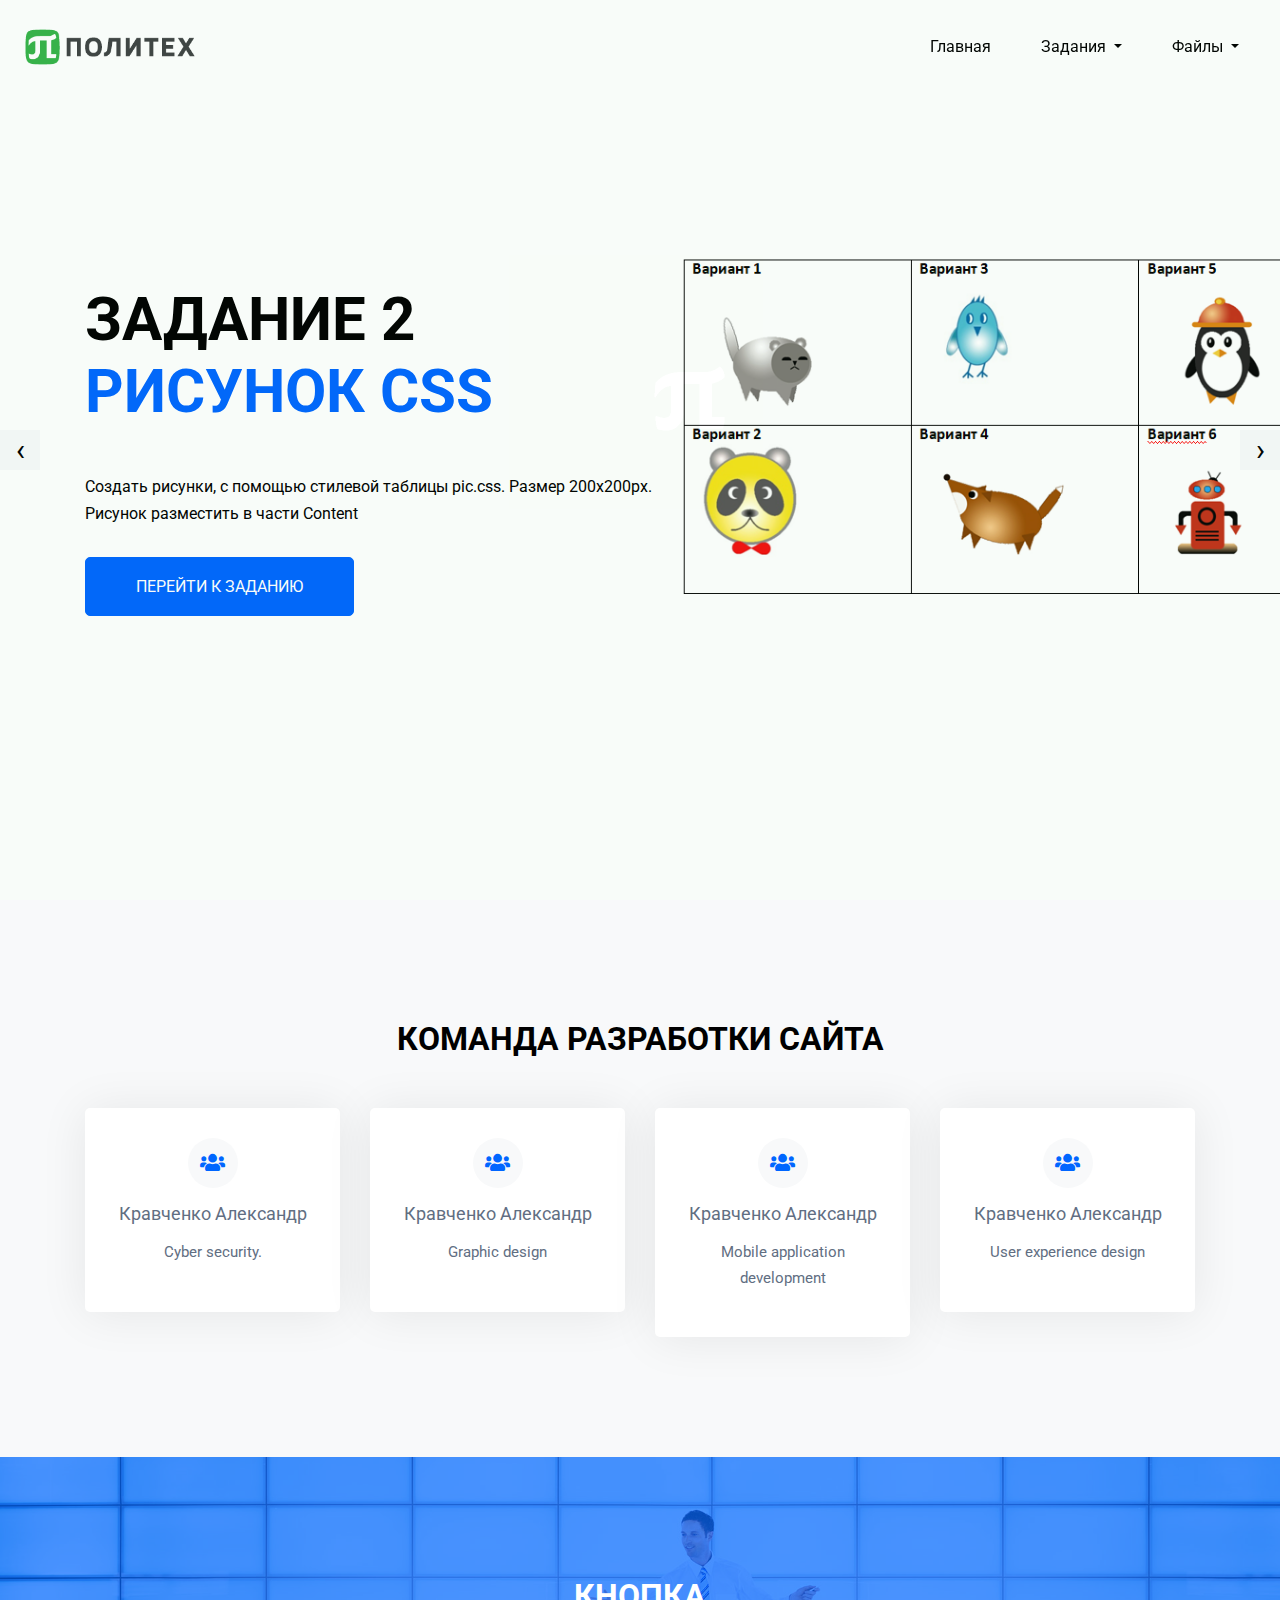
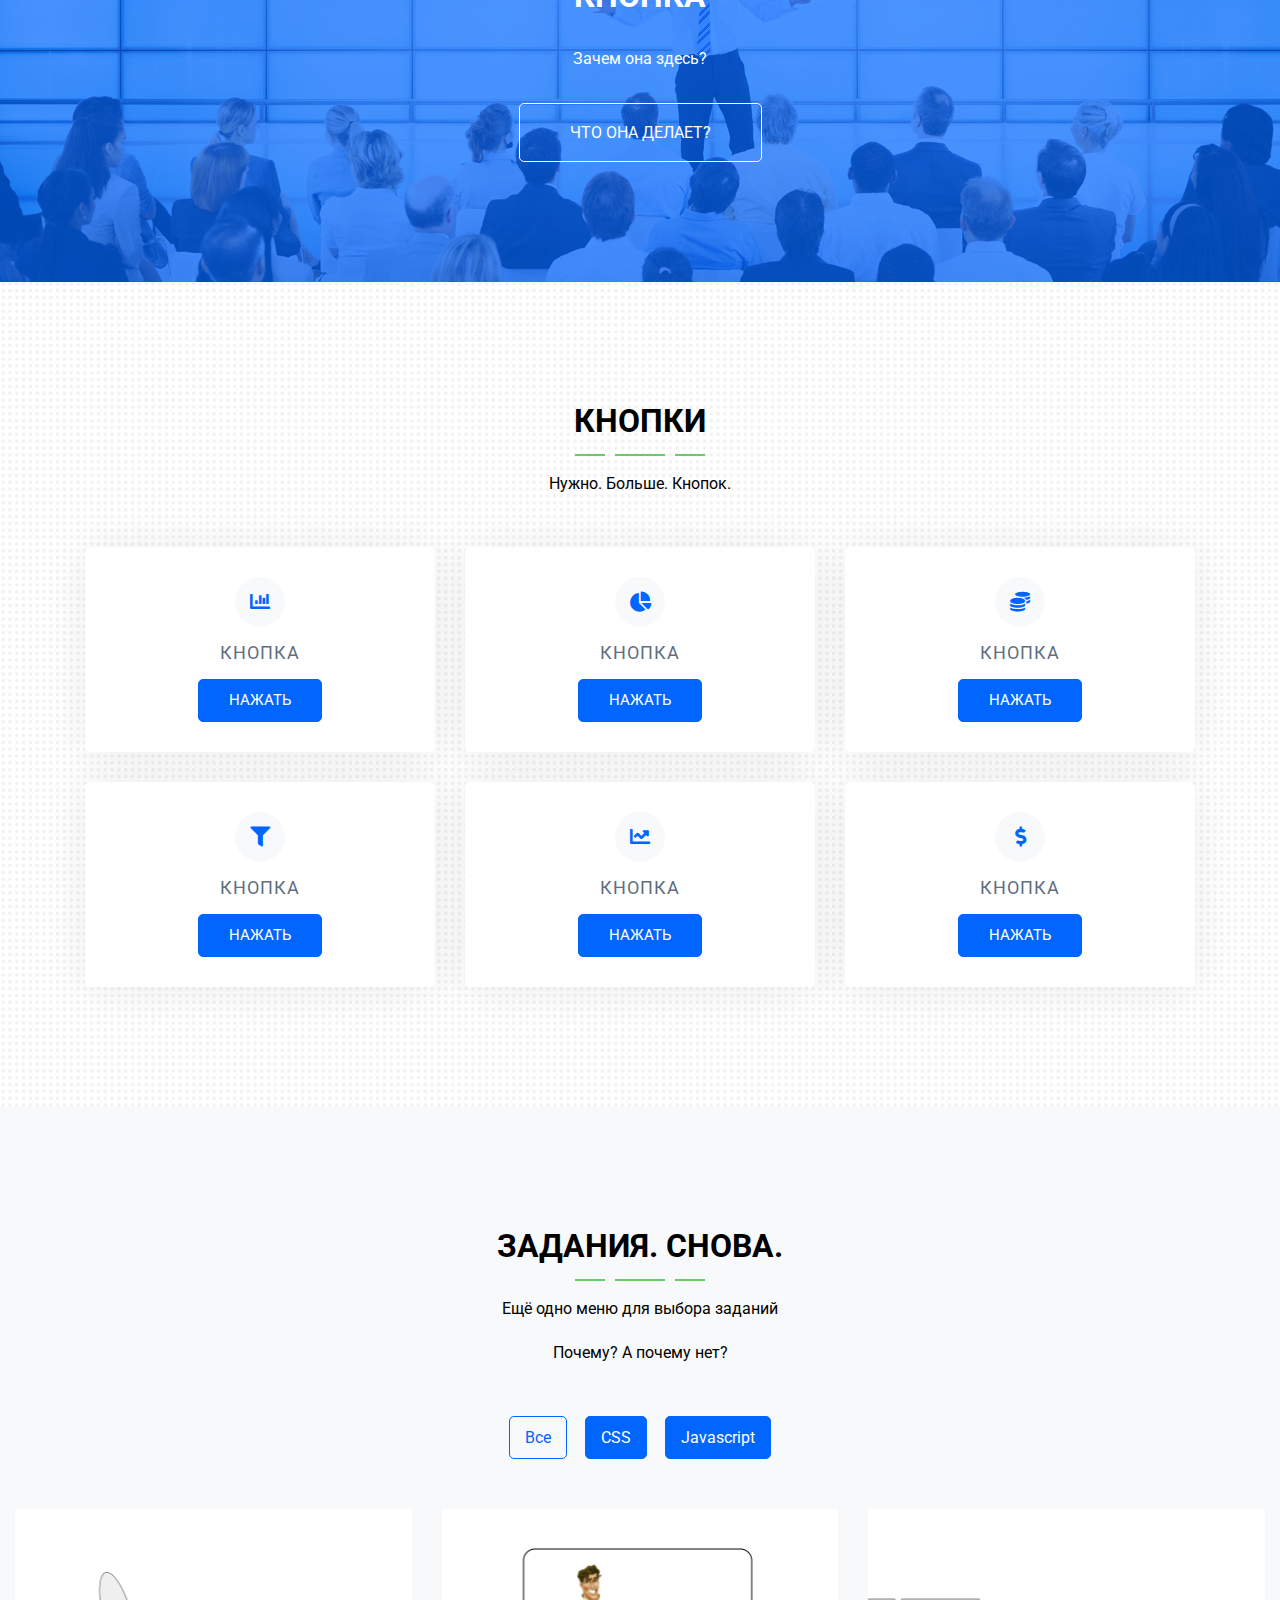
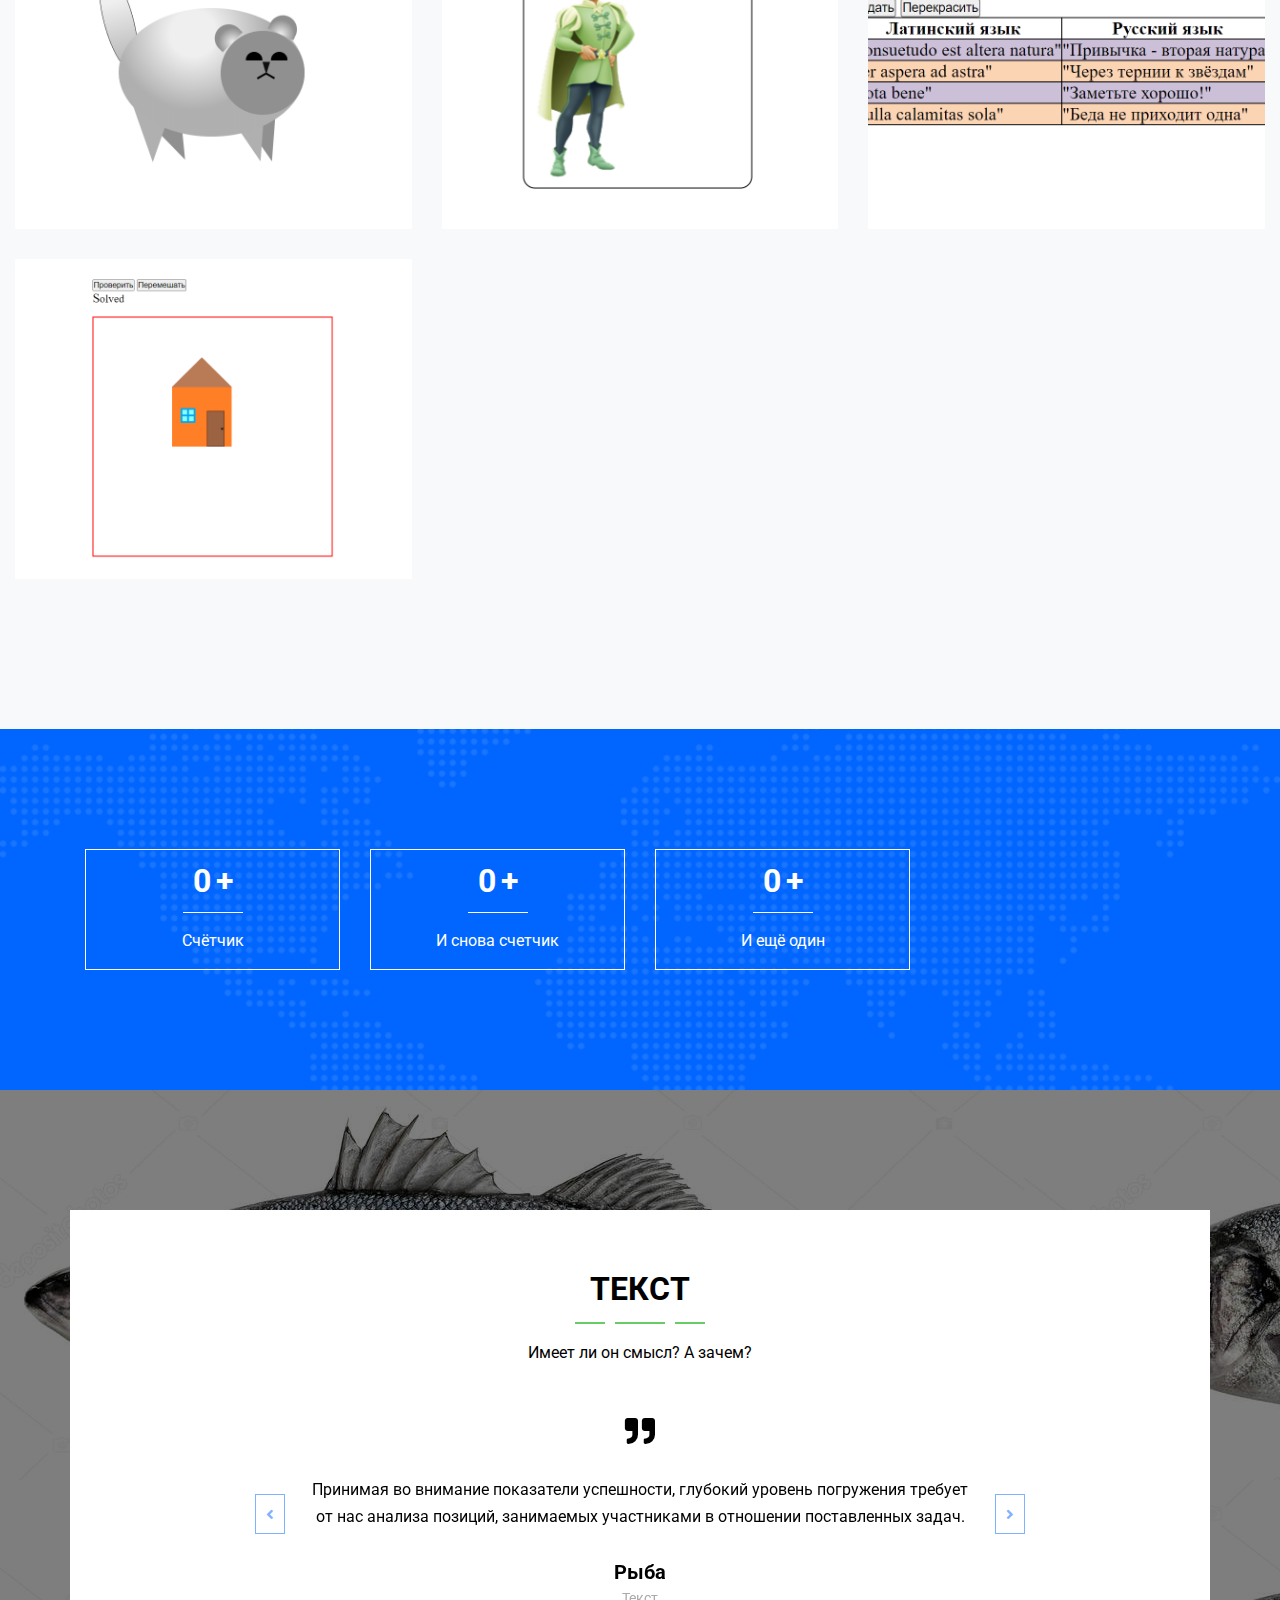
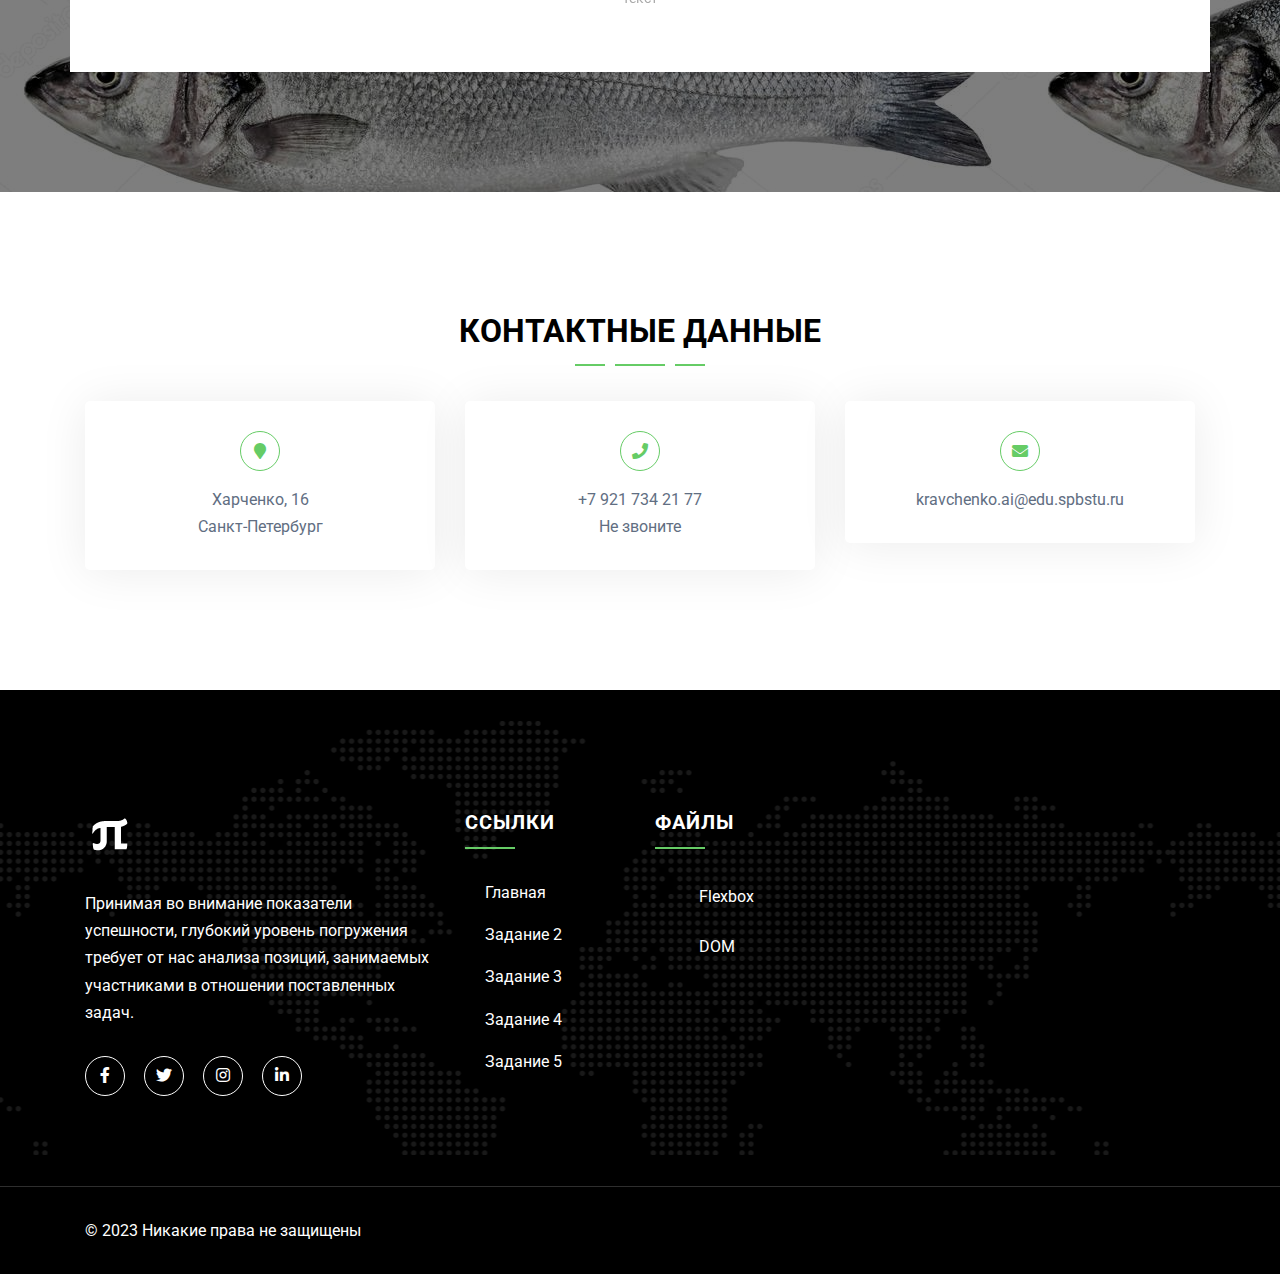
==== commit b6693762: "Game" ====
--- a/index.html
+++ b/index.html
@@ -66,6 +66,7 @@
                                 <a class="dropdown-item" href="task3.html">Задание 3</a>
                                 <a class="dropdown-item" href="task4.html">Задание 4</a>
                                 <a class="dropdown-item" href="task5.html">Задание 5</a>
+                                <a class="dropdown-item" href="game.html">Игра</a>
                             </div>
                         </li>
 
